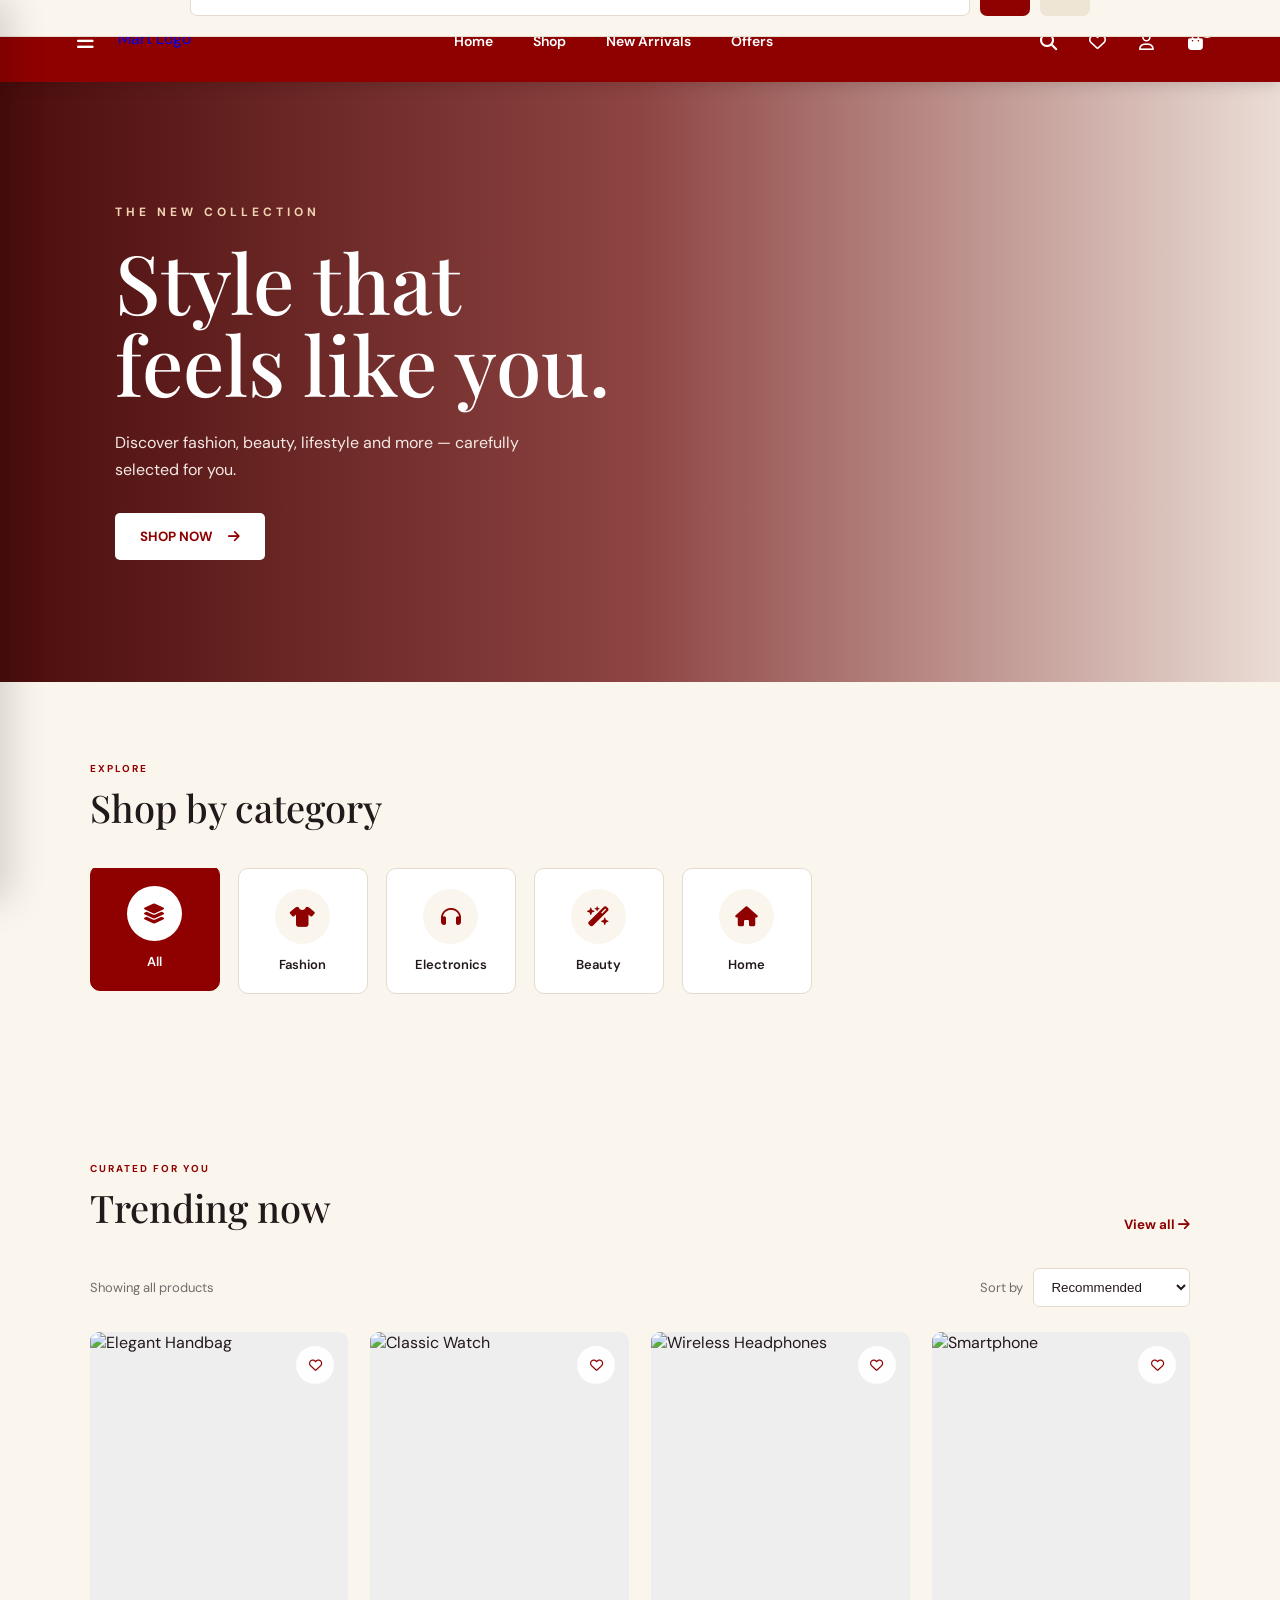
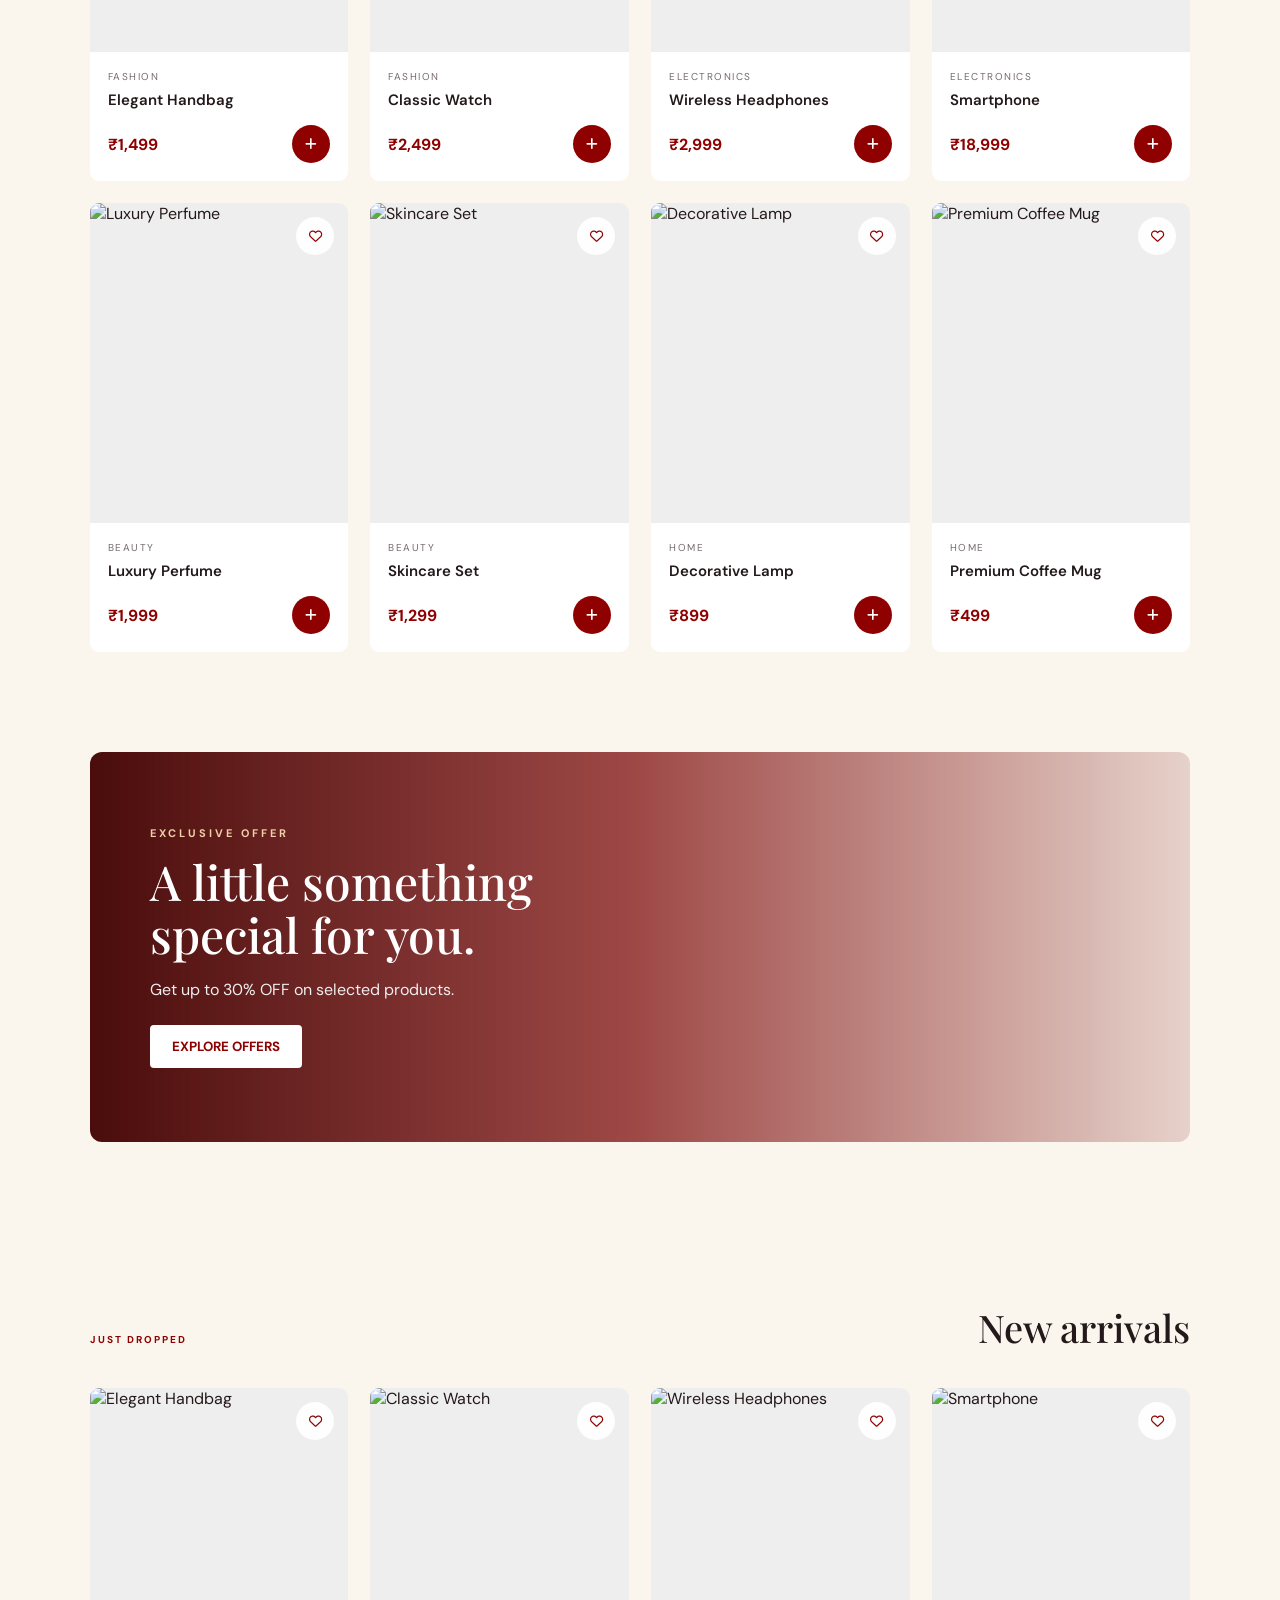
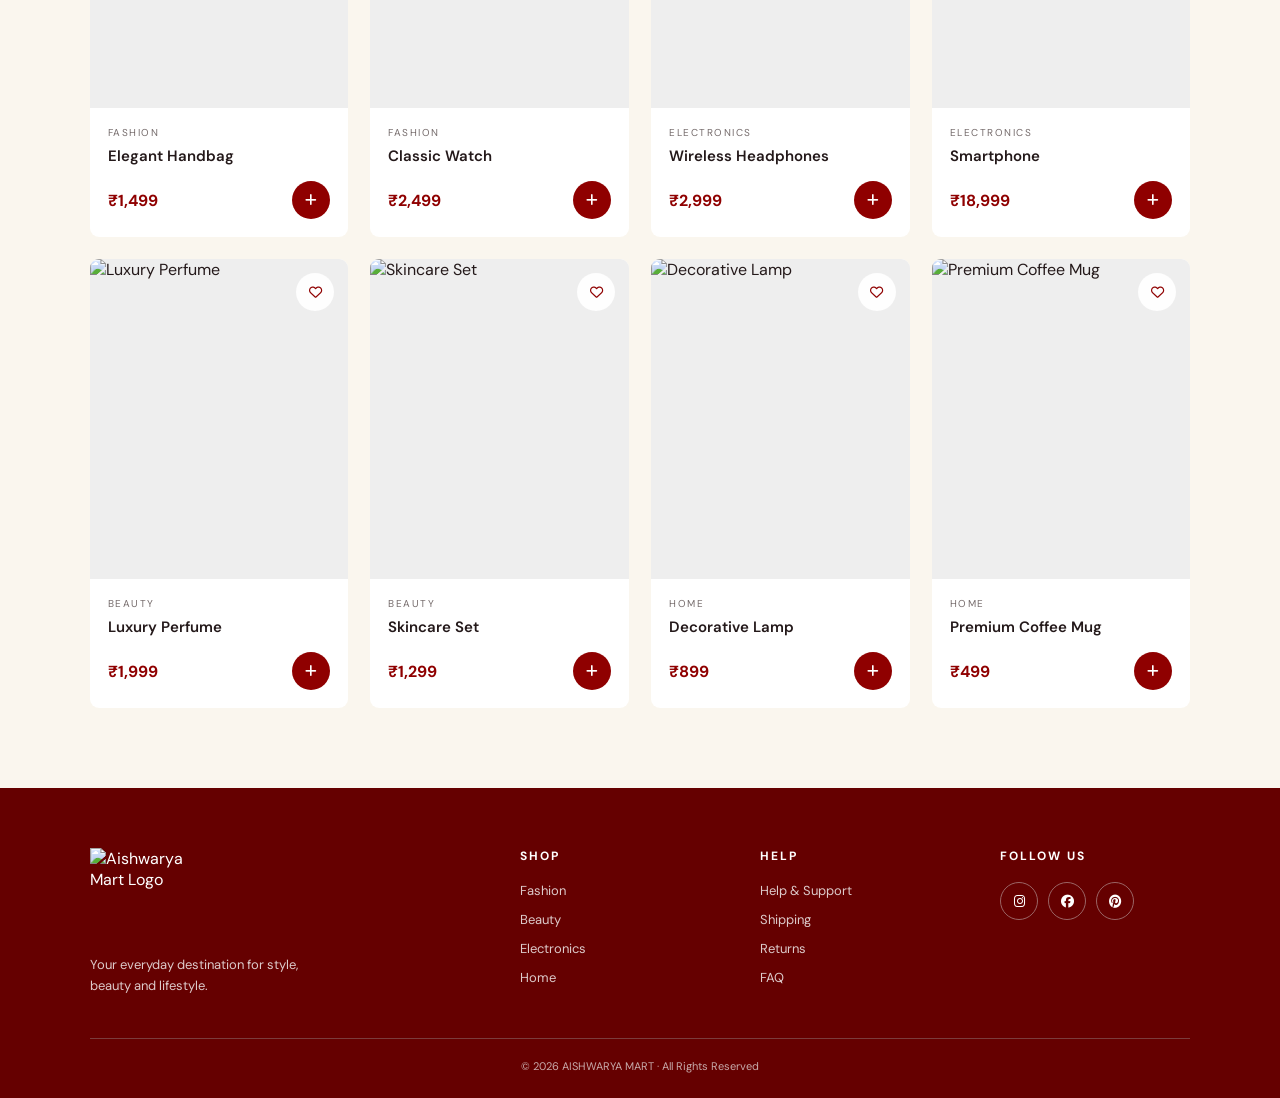
==== src/main/webapp/index.html @ 52978434 "ui: add marketplace web interface" ====
<!DOCTYPE html>

<html lang="en">

<head>
    <meta charset="UTF-8">
    <meta name="viewport" content="width=device-width, initial-scale=1.0">
    <title>AISHWARYA MART</title>


<link rel="stylesheet"
      href="https://cdnjs.cloudflare.com/ajax/libs/font-awesome/6.5.2/css/all.min.css">

<style>
    @import url('https://fonts.googleapis.com/css2?family=DM+Sans:wght@400;500;600;700&family=Playfair+Display:wght@500;600&display=swap');

    :root {
        --burgundy: #8f0000;
        --dark-burgundy: #650000;
        --light-burgundy: #aa2424;
        --cream: #faf6ee;
        --cream-dark: #eee5d5;
        --white: #ffffff;
        --text: #24191a;
        --muted: #756b6b;
        --border: #e4dbce;
    }

    * {
        margin: 0;
        padding: 0;
        box-sizing: border-box;
    }

    html {
        scroll-behavior: smooth;
    }

    body {
        background: var(--cream);
        color: var(--text);
        font-family: "DM Sans", sans-serif;
    }

    button {
        font-family: inherit;
    }

    /* =========================
       HEADER
    ========================= */

    .header {
        height: 82px;
        background: var(--burgundy);
        display: flex;
        align-items: center;
        justify-content: space-between;
        padding: 0 5%;
        position: sticky;
        top: 0;
        z-index: 100;
        box-shadow: 0 2px 15px rgba(0, 0, 0, .15);
    }

    .header-left {
        display: flex;
        align-items: center;
        gap: 12px;
    }

    .menu-button {
        width: 42px;
        height: 42px;
        border: none;
        background: transparent;
        color: white;
        border-radius: 50%;
        cursor: pointer;
        font-size: 19px;
        transition: .25s;
    }

    .menu-button:hover {
        background: rgba(255, 255, 255, .15);
    }

    .logo-link {
        width: 82px;
        height: 76px;
        display: flex;
        align-items: center;
        justify-content: center;
        text-decoration: none;
        overflow: hidden;
    }

    .logo {
        width: 100px;
        height: 100px;
        object-fit: contain;
        display: block;
    }

    .desktop-nav {
        display: flex;
        align-items: center;
        gap: 40px;
    }

    .desktop-nav a {
        color: white;
        text-decoration: none;
        font-size: 14px;
        font-weight: 600;
        transition: .25s;
    }

    .desktop-nav a:hover {
        color: #f0d8b7;
    }

    .header-actions {
        display: flex;
        gap: 7px;
        align-items: center;
    }

    .header-action {
        width: 42px;
        height: 42px;
        border: none;
        background: transparent;
        color: white;
        border-radius: 50%;
        cursor: pointer;
        font-size: 17px;
        position: relative;
        transition: .25s;
        display: flex;
        align-items: center;
        justify-content: center;
        text-decoration: none;
    }

    .header-action:hover {
        background: rgba(255, 255, 255, .15);
    }

    .cart-button span {
        position: absolute;
        right: 0;
        top: 0;
        width: 18px;
        height: 18px;
        background: white;
        color: var(--burgundy);
        border-radius: 50%;
        font-size: 10px;
        display: flex;
        align-items: center;
        justify-content: center;
        font-weight: bold;
    }

    /* =========================
       ACCOUNT DROPDOWN
    ========================= */

    .account-dropdown {
        position: fixed;
        top: 72px;
        right: 5%;
        width: 270px;
        background: white;
        border: 1px solid var(--border);
        border-radius: 10px;
        box-shadow: 0 15px 40px rgba(50, 0, 0, .18);
        overflow: hidden;
        z-index: 180;
        display: none;
    }

    .account-dropdown.active {
        display: block;
    }

    .account-header {
        padding: 18px;
        display: flex;
        align-items: center;
        gap: 12px;
        background: var(--cream);
        border-bottom: 1px solid var(--border);
    }

    .account-avatar {
        width: 42px;
        height: 42px;
        border-radius: 50%;
        background: var(--burgundy);
        color: white;
        display: flex;
        align-items: center;
        justify-content: center;
    }

    .account-header strong {
        display: block;
        font-size: 14px;
    }

    .account-header span {
        display: block;
        color: var(--muted);
        font-size: 11px;
        margin-top: 3px;
    }

    .account-links a {
        display: flex;
        align-items: center;
        gap: 12px;
        padding: 13px 18px;
        color: var(--text);
        text-decoration: none;
        font-size: 13px;
        transition: .2s;
    }

    .account-links a:hover {
        background: var(--cream);
        color: var(--burgundy);
    }

    .account-links i {
        width: 18px;
        color: var(--burgundy);
    }

    .account-footer {
        padding: 14px 18px;
        border-top: 1px solid var(--border);
    }

    .account-footer a {
        display: block;
        text-align: center;
        background: var(--burgundy);
        color: white;
        text-decoration: none;
        padding: 11px;
        border-radius: 5px;
        font-size: 12px;
        font-weight: bold;
    }

    /* =========================
       SIDE MENU
    ========================= */

    .menu-overlay {
        position: fixed;
        inset: 0;
        background: rgba(0, 0, 0, .45);
        z-index: 190;
        opacity: 0;
        pointer-events: none;
        transition: .3s;
    }

    .menu-overlay.active {
        opacity: 1;
        pointer-events: auto;
    }

    .side-menu {
        position: fixed;
        left: 0;
        top: 0;
        width: min(340px, 88%);
        height: 100vh;
        background: var(--cream);
        z-index: 191;
        transform: translateX(-100%);
        transition: .35s;
        box-shadow: 10px 0 35px rgba(0, 0, 0, .15);
    }

    .side-menu.active {
        transform: translateX(0);
    }

    .side-menu-header {
        height: 82px;
        background: var(--burgundy);
        color: white;
        display: flex;
        align-items: center;
        justify-content: space-between;
        padding: 0 20px;
    }

    .side-menu-brand {
        display: flex;
        align-items: center;
        gap: 10px;
        font-weight: bold;
        font-size: 14px;
    }

    .side-menu-brand img {
        width: 48px;
        height: 48px;
        object-fit: contain;
    }

    .close-menu {
        width: 38px;
        height: 38px;
        border: none;
        background: rgba(255, 255, 255, .12);
        color: white;
        border-radius: 50%;
        cursor: pointer;
        font-size: 17px;
    }

    .side-menu-links {
        padding: 18px 0;
    }

    .side-menu-links a {
        display: flex;
        align-items: center;
        gap: 15px;
        padding: 15px 25px;
        color: var(--text);
        text-decoration: none;
        font-size: 14px;
        transition: .2s;
    }

    .side-menu-links a:hover {
        background: var(--cream-dark);
        color: var(--burgundy);
    }

    .side-menu-links i {
        width: 20px;
        color: var(--burgundy);
    }

    /* =========================
       SEARCH
    ========================= */

    .search-panel {
        position: fixed;
        top: 82px;
        left: 0;
        right: 0;
        background: var(--cream);
        padding: 20px 6%;
        z-index: 170;
        transform: translateY(-150%);
        transition: .3s;
        border-bottom: 1px solid var(--border);
    }

    .search-panel.active {
        transform: translateY(0);
    }

    .search-inner {
        max-width: 900px;
        margin: auto;
        display: flex;
        gap: 10px;
    }

    .search-inner input {
        flex: 1;
        padding: 15px 18px;
        border: 1px solid var(--border);
        border-radius: 7px;
        outline: none;
        font-size: 15px;
        background: white;
    }

    .search-inner button {
        width: 50px;
        border: none;
        border-radius: 7px;
        background: var(--burgundy);
        color: white;
        cursor: pointer;
    }

    .search-inner .close-search {
        background: var(--cream-dark);
        color: var(--text);
    }

    /* =========================
       HERO
    ========================= */

    .hero {
        min-height: 600px;
        display: flex;
        align-items: center;
        padding: 70px 9%;
        color: white;
        background:
            linear-gradient(90deg, rgba(65, 0, 0, .95), rgba(100, 0, 0, .72), rgba(100, 0, 0, .10)),
            url("https://images.unsplash.com/photo-1445205170230-053b83016050")
            center / cover;
    }

    .hero-content {
        max-width: 570px;
    }

    .hero-small {
        color: #efd5b2;
        letter-spacing: 4px;
        font-size: 12px;
        font-weight: bold;
        margin-bottom: 20px;
    }

    .hero h1 {
        font-family: "Playfair Display", serif;
        font-size: clamp(48px, 7vw, 82px);
        line-height: 1;
        font-weight: 500;
        margin-bottom: 25px;
    }

    .hero-description {
        max-width: 450px;
        line-height: 1.7;
        color: #f4e9e5;
        margin-bottom: 30px;
    }

    .primary-button {
        display: flex;
        align-items: center;
        gap: 15px;
        border: none;
        background: white;
        color: var(--burgundy);
        padding: 15px 25px;
        font-weight: bold;
        cursor: pointer;
        border-radius: 5px;
        transition: .3s;
    }

    .primary-button:hover {
        transform: translateY(-3px);
    }

    /* =========================
       SECTIONS
    ========================= */

    .categories-section,
    .shop-section,
    .new-section {
        padding: 80px 7%;
        scroll-margin-top: 82px;
    }

    .section-heading,
    .shop-header {
        display: flex;
        justify-content: space-between;
        align-items: end;
        margin-bottom: 35px;
    }

    .eyebrow {
        color: var(--burgundy);
        letter-spacing: 2px;
        font-size: 10px;
        font-weight: bold;
        margin-bottom: 7px;
    }

    h2 {
        font-family: "Playfair Display", serif;
        font-size: 38px;
        font-weight: 500;
    }

    /* =========================
       CATEGORIES
    ========================= */

    .categories {
        display: flex;
        gap: 18px;
        overflow-x: auto;
        padding-bottom: 8px;
    }

    .category {
        min-width: 130px;
        padding: 20px 15px;
        background: white;
        border: 1px solid var(--border);
        border-radius: 10px;
        cursor: pointer;
        color: var(--text);
        transition: .25s;
    }

    .category-icon {
        width: 55px;
        height: 55px;
        margin: auto auto 12px;
        border-radius: 50%;
        background: var(--cream);
        color: var(--burgundy);
        display: flex;
        align-items: center;
        justify-content: center;
        font-size: 20px;
    }

    .category span {
        font-size: 13px;
        font-weight: 600;
    }

    .category:hover,
    .category.active {
        background: var(--burgundy);
        color: white;
        border-color: var(--burgundy);
        transform: translateY(-3px);
    }

    .category.active .category-icon {
        background: white;
        color: var(--burgundy);
    }

    /* =========================
       PRODUCT CONTROLS
    ========================= */

    .product-controls {
        display: flex;
        justify-content: space-between;
        align-items: center;
        margin-bottom: 25px;
        gap: 20px;
    }

    .product-result-label {
        color: var(--muted);
        font-size: 13px;
    }

    .sort-control {
        display: flex;
        align-items: center;
        gap: 10px;
    }

    .sort-control span {
        font-size: 13px;
        color: var(--muted);
    }

    .sort-control select {
        padding: 10px 13px;
        border: 1px solid var(--border);
        border-radius: 6px;
        background: white;
        color: var(--text);
        outline: none;
        cursor: pointer;
    }

    /* =========================
       PRODUCTS
    ========================= */

    .products {
        display: grid;
        grid-template-columns: repeat(4, 1fr);
        gap: 22px;
    }

    .product-card {
        background: white;
        border-radius: 9px;
        overflow: hidden;
        transition: .3s;
        position: relative;
    }

    .product-card:hover {
        transform: translateY(-6px);
        box-shadow: 0 15px 35px rgba(50, 0, 0, .10);
    }

    .product-image-container {
        height: 320px;
        overflow: hidden;
        position: relative;
        background: #eee;
    }

    .product-image {
        width: 100%;
        height: 100%;
        object-fit: cover;
        transition: .5s;
    }

    .product-card:hover .product-image {
        transform: scale(1.05);
    }

    .wishlist-button {
        position: absolute;
        right: 14px;
        top: 14px;
        width: 38px;
        height: 38px;
        border: none;
        border-radius: 50%;
        background: rgba(255, 255, 255, .92);
        color: var(--burgundy);
        cursor: pointer;
        z-index: 2;
    }

    .product-info {
        padding: 18px;
    }

    .product-category {
        color: var(--muted);
        font-size: 10px;
        letter-spacing: 1.5px;
        text-transform: uppercase;
    }

    .product-name {
        font-size: 15px;
        margin: 7px 0;
        font-weight: 600;
    }

    .product-bottom {
        display: flex;
        align-items: center;
        justify-content: space-between;
        margin-top: 15px;
    }

    .product-price {
        color: var(--burgundy);
        font-size: 16px;
        font-weight: bold;
    }

    .add-button {
        width: 38px;
        height: 38px;
        border: none;
        border-radius: 50%;
        background: var(--burgundy);
        color: white;
        cursor: pointer;
        transition: .2s;
    }

    .add-button:hover {
        background: var(--dark-burgundy);
        transform: scale(1.08);
    }

    .view-all {
        border: none;
        background: transparent;
        color: var(--burgundy);
        font-weight: bold;
        cursor: pointer;
    }

    /* =========================
       PROMO
    ========================= */

    .promo {
        margin: 20px 7% 80px;
        min-height: 390px;
        border-radius: 12px;
        display: flex;
        align-items: center;
        padding: 60px;
        color: white;
        background:
            linear-gradient(90deg, rgba(65, 0, 0, .95), rgba(120, 0, 0, .70), rgba(120, 0, 0, .15)),
            url("https://images.unsplash.com/photo-1496747611176-843222e1e57c")
            center / cover;
        scroll-margin-top: 82px;
    }

    .promo-content p {
        color: #efd0a8;
        letter-spacing: 3px;
        font-size: 11px;
        font-weight: bold;
        margin-bottom: 15px;
    }

    .promo h2 {
        font-size: 48px;
        line-height: 1.1;
        margin-bottom: 18px;
    }

    .promo span {
        display: block;
        margin-bottom: 25px;
        color: #eee;
    }

    .promo button {
        padding: 13px 22px;
        border: none;
        background: white;
        color: var(--burgundy);
        font-weight: bold;
        cursor: pointer;
        border-radius: 4px;
    }

    /* =========================
       CART DRAWER
    ========================= */

    .overlay {
        position: fixed;
        inset: 0;
        background: rgba(0, 0, 0, .5);
        z-index: 200;
        opacity: 0;
        pointer-events: none;
        transition: .3s;
    }

    .overlay.active {
        opacity: 1;
        pointer-events: auto;
    }

    .cart-drawer {
        position: fixed;
        right: 0;
        top: 0;
        width: min(430px, 100%);
        height: 100vh;
        background: var(--cream);
        z-index: 201;
        transform: translateX(100%);
        transition: .35s;
        display: flex;
        flex-direction: column;
    }

    .cart-drawer.active {
        transform: translateX(0);
    }

    .cart-header {
        padding: 30px;
        display: flex;
        justify-content: space-between;
        border-bottom: 1px solid var(--border);
    }

    .cart-header h2 {
        font-size: 28px;
    }

    .close-button {
        width: 38px;
        height: 38px;
        border: none;
        background: var(--cream-dark);
        border-radius: 50%;
        cursor: pointer;
    }

    .cart-items {
        flex: 1;
        overflow-y: auto;
        padding: 20px 30px;
    }

    .cart-item {
        display: flex;
        gap: 13px;
        padding: 15px 0;
        border-bottom: 1px solid var(--border);
    }

    .cart-item img {
        width: 75px;
        height: 90px;
        object-fit: cover;
        border-radius: 5px;
    }

    .cart-item-info {
        flex: 1;
    }

    .cart-item-info h4 {
        font-size: 14px;
        margin-bottom: 7px;
    }

    .cart-price {
        color: var(--burgundy);
        font-weight: bold;
    }

    .quantity {
        display: flex;
        align-items: center;
        gap: 10px;
        margin-top: 12px;
    }

    .quantity button {
        width: 25px;
        height: 25px;
        border: 1px solid var(--border);
        background: white;
        cursor: pointer;
        border-radius: 4px;
    }

    .remove-item {
        border: none !important;
        background: transparent !important;
        color: var(--muted);
        cursor: pointer;
        width: auto !important;
    }

    .cart-footer {
        padding: 25px 30px;
        border-top: 1px solid var(--border);
    }

    .total-row {
        display: flex;
        justify-content: space-between;
        font-size: 18px;
        margin-bottom: 20px;
    }

    .total-row strong {
        color: var(--burgundy);
    }

    .checkout-button {
        width: 100%;
        padding: 16px;
        border: none;
        background: var(--burgundy);
        color: white;
        font-weight: bold;
        cursor: pointer;
        border-radius: 5px;
    }

    .secure-text {
        text-align: center;
        color: var(--muted);
        font-size: 11px;
        margin-top: 12px;
    }

    /* =========================
       FOOTER
    ========================= */

    footer {
        background: var(--dark-burgundy);
        color: white;
        padding: 60px 7% 25px;
    }

    .footer-top {
        display: grid;
        grid-template-columns: 2fr 1fr 1fr 1fr;
        gap: 50px;
        padding-bottom: 40px;
    }

    .footer-brand img {
        width: 95px;
        height: 95px;
        object-fit: contain;
        display: block;
        margin-bottom: 12px;
    }

    .footer-brand p {
        max-width: 250px;
        color: #ddcaca;
        line-height: 1.6;
        font-size: 13px;
    }

    footer h4 {
        font-size: 12px;
        letter-spacing: 2px;
        margin-bottom: 18px;
    }

    footer a {
        color: #ddcaca;
        text-decoration: none;
        display: block;
        font-size: 13px;
        margin-bottom: 12px;
    }

    .socials {
        display: flex;
        gap: 10px;
    }

    .socials a {
        width: 38px;
        height: 38px;
        border: 1px solid #9b6565;
        border-radius: 50%;
        display: flex;
        align-items: center;
        justify-content: center;
        color: white;
    }

    .footer-bottom {
        border-top: 1px solid #7b3c3c;
        padding-top: 20px;
        text-align: center;
        color: #c7aaaa;
        font-size: 11px;
    }

    /* =========================
       MOBILE NAV
    ========================= */

    .mobile-nav {
        display: none;
    }

    /* =========================
       RESPONSIVE
    ========================= */

    @media(max-width:1000px) {
        .products {
            grid-template-columns: repeat(3, 1fr);
        }

        .desktop-nav {
            gap: 20px;
        }
    }

    @media(max-width:750px) {

        .header {
            height: 70px;
            padding: 0 15px;
        }

        .header-left {
            gap: 5px;
        }

        .logo-link {
            width: 65px;
            height: 65px;
        }

        .logo {
            width: 63px;
            height: 63px;
        }

        .desktop-nav {
            display: none;
        }

        .header-action,
        .menu-button {
            width: 38px;
            height: 38px;
        }

        .header-actions {
            gap: 2px;
        }

        .search-panel {
            top: 70px;
        }

        .account-dropdown {
            top: 65px;
            right: 15px;
            width: 250px;
        }

        .hero {
            min-height: 560px;
            padding: 50px 25px;
            background-position: 65% center;
        }

        .hero h1 {
            font-size: 52px;
        }

        .categories-section,
        .shop-section,
        .new-section {
            padding: 55px 18px;
        }

        .section-heading,
        .shop-header {
            align-items: flex-start;
        }

        .products {
            grid-template-columns: repeat(2, 1fr);
            gap: 12px;
        }

        .product-image-container {
            height: 220px;
        }

        .product-info {
            padding: 13px;
        }

        .product-name {
            font-size: 13px;
        }

        .product-price {
            font-size: 14px;
        }

        .add-button {
            width: 33px;
            height: 33px;
        }

        .product-controls {
            align-items: flex-start;
            flex-direction: column;
            gap: 12px;
        }

        .sort-control {
            width: 100%;
            justify-content: space-between;
        }

        .sort-control select {
            flex: 1;
            max-width: 210px;
        }

        .promo {
            margin: 10px 18px 60px;
            min-height: 430px;
            padding: 30px;
            align-items: end;
        }

        .promo h2 {
            font-size: 38px;
        }

        .footer-top {
            grid-template-columns: 1fr 1fr;
            gap: 35px;
        }

        .mobile-nav {
            display: flex;
            position: fixed;
            bottom: 0;
            left: 0;
            right: 0;
            height: 65px;
            background: rgba(255, 255, 255, .97);
            border-top: 1px solid var(--border);
            z-index: 150;
            justify-content: space-around;
        }

        .mobile-nav button {
            border: none;
            background: transparent;
            color: var(--muted);
            font-size: 10px;
            display: flex;
            flex-direction: column;
            gap: 5px;
            align-items: center;
            justify-content: center;
        }

        .mobile-nav i {
            font-size: 17px;
        }

        .mobile-nav button:hover {
            color: var(--burgundy);
        }
    }

    @media(max-width:450px) {

        .products {
            grid-template-columns: repeat(2, 1fr);
        }

        .product-image-container {
            height: 195px;
        }

        .hero h1 {
            font-size: 45px;
        }

        .header-actions {
            gap: 0;
        }

        .header-action,
        .menu-button {
            width: 35px;
            height: 35px;
        }
    }
</style>


</head>

<body>

<!-- =========================
     HEADER
========================= -->

<header class="header">


<div class="header-left">

    <button class="menu-button"
            onclick="openMenu()"
            aria-label="Open menu">
        <i class="fa-solid fa-bars"></i>
    </button>

    <a href="#home" class="logo-link">
        <img src="https://i.postimg.cc/KYvtyfcX/Whats-App-Image-2026-09-15-at-2-03-03-PM.jpg"
             class="logo"
             alt="Aishwarya Mart Logo">
    </a>

</div>

<nav class="desktop-nav">
    <a href="#home">Home</a>
    <a href="#shop">Shop</a>
    <a href="#new">New Arrivals</a>
    <a href="#offers">Offers</a>
</nav>

<div class="header-actions">

    <button class="header-action"
            onclick="openSearch()"
            aria-label="Search">
        <i class="fa-solid fa-magnifying-glass"></i>
    </button>

    <button class="header-action"
            onclick="showWishlist()"
            aria-label="Wishlist">
        <i class="fa-regular fa-heart"></i>
    </button>

    <button class="header-action"
            onclick="toggleAccount()"
            aria-label="Account">
        <i class="fa-regular fa-user"></i>
    </button>

    <button class="header-action cart-button"
            onclick="openCart()"
            aria-label="Cart">
        <i class="fa-solid fa-bag-shopping"></i>
        <span id="cartCount">0</span>
    </button>

</div>


</header>

<!-- =========================
     ACCOUNT DROPDOWN
========================= -->

<div class="account-dropdown" id="accountDropdown">


<div class="account-header">

    <div class="account-avatar">
        <i class="fa-regular fa-user"></i>
    </div>

    <div>
        <strong>My Account</strong>
        <span>Login to view your account</span>
    </div>

</div>

<div class="account-links">

    <a href="account.html">
        <i class="fa-regular fa-user"></i>
        <span>My Account</span>
    </a>

    <a href="orders.html">
        <i class="fa-solid fa-box"></i>
        <span>My Orders</span>
    </a>

    <a href="wishlist.html">
        <i class="fa-regular fa-heart"></i>
        <span>My Wishlist</span>
    </a>

    <a href="cart.html">
        <i class="fa-solid fa-bag-shopping"></i>
        <span>My Cart</span>
    </a>

    <a href="seller.html">
        <i class="fa-solid fa-store"></i>
        <span>Sell on Aishwarya Mart</span>
    </a>

</div>

<div class="account-footer">
    <a href="login.html">Login / Register</a>
</div>


</div>

<!-- =========================
     SIDE MENU
========================= -->

<div class="menu-overlay"
     id="menuOverlay"
     onclick="closeMenu()">
</div>

<aside class="side-menu" id="sideMenu">


<div class="side-menu-header">

    <div class="side-menu-brand">

        <img src="https://i.postimg.cc/KYvtyfcX/Whats-App-Image-2026-09-15-at-2-03-03-PM.jpg"
             alt="Aishwarya Mart Logo">

        <span>AISHWARYA MART</span>

    </div>

    <button class="close-menu"
            onclick="closeMenu()">
        <i class="fa-solid fa-xmark"></i>
    </button>

</div>

<div class="side-menu-links">

    <a href="#home" onclick="closeMenu()">
        <i class="fa-solid fa-house"></i>
        <span>Home</span>
    </a>

    <a href="#categories"
       onclick="closeMenu()">
        <i class="fa-solid fa-layer-group"></i>
        <span>Categories</span>
    </a>

    <a href="#shop"
       onclick="closeMenu()">
        <i class="fa-solid fa-star"></i>
        <span>Shop</span>
    </a>

    <a href="#offers"
       onclick="closeMenu()">
        <i class="fa-solid fa-percent"></i>
        <span>Offers</span>
    </a>

    <a href="#new"
       onclick="closeMenu()">
        <i class="fa-solid fa-sparkles"></i>
        <span>New Arrivals</span>
    </a>

    <a href="seller.html">
        <i class="fa-solid fa-store"></i>
        <span>Sell on Aishwarya Mart</span>
    </a>

    <a href="help.html">
        <i class="fa-regular fa-circle-question"></i>
        <span>Help & Support</span>
    </a>

</div>


</aside>

<!-- =========================
     SEARCH PANEL
========================= -->

<div id="searchPanel" class="search-panel">


<div class="search-inner">

    <input type="text"
           id="searchInput"
           placeholder="Search for products..."
           onkeydown="if(event.key === 'Enter') searchProducts()">

    <button onclick="searchProducts()">
        <i class="fa-solid fa-magnifying-glass"></i>
    </button>

    <button onclick="closeSearch()"
            class="close-search">
        <i class="fa-solid fa-xmark"></i>
    </button>

</div>


</div>

<!-- =========================
     HERO
========================= -->

<section class="hero" id="home">


<div class="hero-content">

    <p class="hero-small">
        THE NEW COLLECTION
    </p>

    <h1>
        Style that<br>
        feels like you.
    </h1>

    <p class="hero-description">
        Discover fashion, beauty, lifestyle and more — carefully selected for you.
    </p>

    <button class="primary-button"
            onclick="scrollToShop()">
        SHOP NOW
        <i class="fa-solid fa-arrow-right"></i>
    </button>

</div>


</section>

<!-- =========================
     CATEGORIES
========================= -->

<section class="categories-section"
         id="categories">


<div class="section-heading">

    <div>

        <p class="eyebrow">
            EXPLORE
        </p>

        <h2>
            Shop by category
        </h2>

    </div>

</div>

<div class="categories">

    <button onclick="filterProducts('All', this)"
            class="category active">

        <div class="category-icon">
            <i class="fa-solid fa-layer-group"></i>
        </div>

        <span>All</span>

    </button>

    <button onclick="filterProducts('Fashion', this)"
            class="category">

        <div class="category-icon">
            <i class="fa-solid fa-shirt"></i>
        </div>

        <span>Fashion</span>

    </button>

    <button onclick="filterProducts('Electronics', this)"
            class="category">

        <div class="category-icon">
            <i class="fa-solid fa-headphones"></i>
        </div>

        <span>Electronics</span>

    </button>

    <button onclick="filterProducts('Beauty', this)"
            class="category">

        <div class="category-icon">
            <i class="fa-solid fa-wand-magic-sparkles"></i>
        </div>

        <span>Beauty</span>

    </button>

    <button onclick="filterProducts('Home', this)"
            class="category">

        <div class="category-icon">
            <i class="fa-solid fa-house"></i>
        </div>

        <span>Home</span>

    </button>

</div>


</section>

<!-- =========================
     SHOP
========================= -->

<section class="shop-section"
         id="shop">


<div class="shop-header">

    <div>

        <p class="eyebrow">
            CURATED FOR YOU
        </p>

        <h2 id="productSectionTitle">
            Trending now
        </h2>

    </div>

    <button class="view-all"
            onclick="filterProducts('All')">
        View all
        <i class="fa-solid fa-arrow-right"></i>
    </button>

</div>

<div class="product-controls">

    <div class="product-result-label"
         id="productResultLabel">
        Showing all products
    </div>

    <label class="sort-control">

        <span>Sort by</span>

        <select id="sortSelect"
                onchange="sortProducts()">

            <option value="recommended">
                Recommended
            </option>

            <option value="newest">
                Newest
            </option>

            <option value="price-low">
                Price: Low to High
            </option>

            <option value="price-high">
                Price: High to Low
            </option>

            <option value="name">
                Name: A to Z
            </option>

        </select>

    </label>

</div>

<div id="products"
     class="products">
</div>


</section>

<!-- =========================
     PROMO
========================= -->

<section class="promo"
         id="offers">


<div class="promo-content">

    <p>
        EXCLUSIVE OFFER
    </p>

    <h2>
        A little something<br>
        special for you.
    </h2>

    <span>
        Get up to 30% OFF on selected products.
    </span>

    <button onclick="scrollToShop()">
        EXPLORE OFFERS
    </button>

</div>


</section>

<!-- =========================
     NEW ARRIVALS
========================= -->

<section class="new-section"
         id="new">


<div class="shop-header"

    <div>

        <p class="eyebrow">
            JUST DROPPED
        </p>

        <h2>
            New arrivals
        </h2>

    </div>

</div>

<div id="newProducts"
     class="products">
</div>


</section>

<!-- =========================
     CART DRAWER
========================= -->

<div id="cartOverlay"
     class="overlay"
     onclick="closeCart()">
</div>

<aside id="cartDrawer"
       class="cart-drawer">

<div class="cart-header">

    <div>

        <p class="eyebrow">
            YOUR BAG
        </p>

        <h2>
            Shopping Bag
        </h2>

    </div>

    <button onclick="closeCart()"
            class="close-button">

        <i class="fa-solid fa-xmark"></i>

    </button>

</div>

<div id="cartItems"
     class="cart-items">
</div>

<div class="cart-footer">

    <div class="total-row">

        <span>Total</span>

        <strong>
            ₹<span id="cartTotal">0</span>
        </strong>

    </div>

    <button class="checkout-button"
            onclick="checkout()">

        CHECKOUT
        <i class="fa-solid fa-arrow-right"></i>

    </button>

    <p class="secure-text">
        <i class="fa-solid fa-lock"></i>
        Secure checkout
    </p>

</div>


</aside>

<!-- =========================
     FOOTER
========================= -->

<footer>


<div class="footer-top">

    <div class="footer-brand">

        <img src="https://i.postimg.cc/KYvtyfcX/Whats-App-Image-2026-09-15-at-2-03-03-PM.jpg"
             alt="Aishwarya Mart Logo">

        <p>
            Your everyday destination for style, beauty and lifestyle.
        </p>

    </div>

    <div>

        <h4>SHOP</h4>

        <a href="#categories"
           onclick="filterProducts('Fashion')">
            Fashion
        </a>

        <a href="#categories"
           onclick="filterProducts('Beauty')">
            Beauty
        </a>

        <a href="#categories"
           onclick="filterProducts('Electronics')">
            Electronics
        </a>

        <a href="#categories"
           onclick="filterProducts('Home')">
            Home
        </a>

    </div>

    <div>

        <h4>HELP</h4>

        <a href="help.html">
            Help & Support
        </a>

        <a href="help.html">
            Shipping
        </a>

        <a href="help.html">
            Returns
        </a>

        <a href="help.html">
            FAQ
        </a>

    </div>

    <div>

        <h4>FOLLOW US</h4>

        <div class="socials">

            <a href="#">
                <i class="fa-brands fa-instagram"></i>
            </a>

            <a href="#">
                <i class="fa-brands fa-facebook"></i>
            </a>

            <a href="#">
                <i class="fa-brands fa-pinterest"></i>
            </a>

        </div>

    </div>

</div>

<div class="footer-bottom">
    © 2026 AISHWARYA MART · All Rights Reserved
</div>


</footer>

<!-- =========================
     MOBILE NAV
========================= -->

<div class="mobile-nav">


<button onclick="window.scrollTo({top:0, behavior:'smooth'})">

    <i class="fa-solid fa-house"></i>
    <span>Home</span>

</button>

<button onclick="scrollToCategories()">

    <i class="fa-solid fa-layer-group"></i>
    <span>Categories</span>

</button>

<button onclick="showWishlist()">

    <i class="fa-regular fa-heart"></i>
    <span>Wishlist</span>

</button>

<button onclick="openCart()">

    <i class="fa-solid fa-bag-shopping"></i>
    <span>Bag</span>

</button>


</div>

<script>

    /* ================================
       PRODUCT API
    ================================ */

    const API_URL = "/aishwarya_mart/products";

    let products = [];
    let cart = [];
    let wishlist = [];
    let currentCategory = "All";


    /* ================================
       LOAD PRODUCTS
    ================================ */

    async function loadProducts() {

        try {

            const response = await fetch(API_URL);

            if (!response.ok) {
                throw new Error("Backend unavailable");
            }

            const data = await response.json();

            products = data.map(product => ({
                ...product,
                image: product.imageUrl
            }));

            renderProducts(products);

        } catch (error) {

            console.error("Could not load products:", error);

            products = [

                {
                    id: 1,
                    name: "Elegant Handbag",
                    category: "Fashion",
                    price: 1499,
                    image: "https://images.unsplash.com/photo-1584917865442-de89df76afd3"
                },

                {
                    id: 2,
                    name: "Classic Watch",
                    category: "Fashion",
                    price: 2499,
                    image: "https://images.unsplash.com/photo-1524805444758-089113d48a6d"
                },

                {
                    id: 3,
                    name: "Wireless Headphones",
                    category: "Electronics",
                    price: 2999,
                    image: "https://images.unsplash.com/photo-1505740420928-5e560c06d30e"
                },

                {
                    id: 4,
                    name: "Smartphone",
                    category: "Electronics",
                    price: 18999,
                    image: "https://images.unsplash.com/photo-1511707171634-5f897ff02aa9"
                },

                {
                    id: 5,
                    name: "Luxury Perfume",
                    category: "Beauty",
                    price: 1999,
                    image: "https://images.unsplash.com/photo-1541643600914-78b084683601"
                },

                {
                    id: 6,
                    name: "Skincare Set",
                    category: "Beauty",
                    price: 1299,
                    image: "https://images.unsplash.com/photo-1556228578-8c89e6adf883"
                },

                {
                    id: 7,
                    name: "Decorative Lamp",
                    category: "Home",
                    price: 899,
                    image: "https://images.unsplash.com/photo-1507473885765-e6ed057f782c"
                },

                {
                    id: 8,
                    name: "Premium Coffee Mug",
                    category: "Home",
                    price: 499,
                    image: "https://images.unsplash.com/photo-1514228742587-6b1558fcca3d"
                }

            ];

            renderProducts(products);
        }
    }


    /* ================================
       RENDER PRODUCTS
    ================================ */

    function renderProducts(items) {

        const container = document.getElementById("products");
        const newContainer = document.getElementById("newProducts");

        if (!items.length) {

            container.innerHTML = `
                <p style="
                    grid-column:1/-1;
                    text-align:center;
                    padding:50px;
                    color:#756b6b;
                ">
                    No products found.
                </p>
            `;

            if (newContainer) {
                newContainer.innerHTML = "";
            }

            return;
        }

        const html = items.map(product => `

            <div class="product-card">

                <div class="product-image-container">

                    <img
                        src="${product.image || ''}"
                        class="product-image"
                        alt="${product.name}"
                    >

                    <button
                        class="wishlist-button"
                        onclick="toggleWishlist(${product.id})"
                        aria-label="Add to wishlist"
                    >

                        <i class="${
                            wishlist.some(item => item.id === product.id)
                            ? 'fa-solid'
                            : 'fa-regular'
                        } fa-heart"></i>

                    </button>

                </div>

                <div class="product-info">

                    <p class="product-category">
                        ${product.category || ''}
                    </p>

                    <h3 class="product-name">
                        ${product.name || ''}
                    </h3>

                    <div class="product-bottom">

                        <p class="product-price">
                            ₹${Number(product.price || 0).toLocaleString("en-IN")}
                        </p>

                        <button
                            class="add-button"
                            onclick="addToCart(${product.id})"
                            aria-label="Add to cart"
                        >

                            <i class="fa-solid fa-plus"></i>

                        </button>

                    </div>

                </div>

            </div>

        `).join("");

        container.innerHTML = html;

        if (newContainer) {
            newContainer.innerHTML = html;
        }
    }


    /* ================================
       CATEGORY FILTER
    ================================ */

    function filterProducts(category, btnElement) {

        currentCategory = category;

        if (btnElement) {

            document
                .querySelectorAll(".category")
                .forEach(button =>
                    button.classList.remove("active")
                );

            btnElement.classList.add("active");
        } else {

            document
                .querySelectorAll(".category")
                .forEach(button => {

                    const text =
                        button.querySelector("span").textContent.trim();

                    button.classList.toggle(
                        "active",
                        text === category
                    );

                });
        }

        let filtered;

        if (category === "All") {

            filtered = [...products];

            document.getElementById("productSectionTitle").textContent =
                "Trending now";

            document.getElementById("productResultLabel").textContent =
                "Showing all products";

        } else {

            filtered = products.filter(
                product =>
                    String(product.category).toLowerCase() ===
                    category.toLowerCase()
            );

            document.getElementById("productSectionTitle").textContent =
                category;

            document.getElementById("productResultLabel").textContent =
                "Showing " + category + " products";
        }

        renderProducts(filtered);

        scrollToShop();
    }


    /* ================================
       SORT
    ================================ */

    function sortProducts() {

        const sortValue =
            document.getElementById("sortSelect").value;

        let sorted = [...products];

        if (currentCategory !== "All") {

            sorted = sorted.filter(
                product =>
                    String(product.category).toLowerCase() ===
                    currentCategory.toLowerCase()
            );
        }

        if (sortValue === "price-low") {

            sorted.sort(
                (a, b) =>
                    Number(a.price) - Number(b.price)
            );

        } else if (sortValue === "price-high") {

            sorted.sort(
                (a, b) =>
                    Number(b.price) - Number(a.price)
            );

        } else if (sortValue === "name") {

            sorted.sort(
                (a, b) =>
                    String(a.name).localeCompare(String(b.name))
            );

        } else if (sortValue === "newest") {

            sorted.sort(
                (a, b) =>
                    Number(b.id || 0) - Number(a.id || 0)
            );
        }

        renderProducts(sorted);
    }


    /* ================================
       SEARCH
    ================================ */

    function openSearch() {

        document
            .getElementById("searchPanel")
            .classList.add("active");

        document
            .getElementById("accountDropdown")
            .classList.remove("active");

        setTimeout(() => {

            document
                .getElementById("searchInput")
                .focus();

        }, 100);
    }


    function closeSearch() {

        document
            .getElementById("searchPanel")
            .classList.remove("active");
    }


    function searchProducts() {

        const searchText =
            document
                .getElementById("searchInput")
                .value
                .trim()
                .toLowerCase();

        if (!searchText) {

            currentCategory = "All";

            renderProducts(products);
            scrollToShop();

            return;
        }

        const results = products.filter(product =>

            String(product.name || "")
                .toLowerCase()
                .includes(searchText)

            ||

            String(product.category || "")
                .toLowerCase()
                .includes(searchText)

            ||

            String(product.description || "")
                .toLowerCase()
                .includes(searchText)

        );

        document.getElementById("productSectionTitle").textContent =
            "Search results";

        document.getElementById("productResultLabel").textContent =
            "Showing results for \"" + searchText + "\"";

        renderProducts(results);

        closeSearch();

        scrollToShop();
    }


    /* ================================
       ACCOUNT DROPDOWN
    ================================ */

    function toggleAccount() {

        document
            .getElementById("accountDropdown")
            .classList.toggle("active");

        closeSearch();
    }


    /* ================================
       SIDE MENU
    ================================ */

    function openMenu() {

        document
            .getElementById("sideMenu")
            .classList.add("active");

        document
            .getElementById("menuOverlay")
            .classList.add("active");

        document
            .getElementById("accountDropdown")
            .classList.remove("active");
    }


    function closeMenu() {

        document
            .getElementById("sideMenu")
            .classList.remove("active");

        document
            .getElementById("menuOverlay")
            .classList.remove("active");
    }


    /* ================================
       CART
    ================================ */

    function openCart() {

        document
            .getElementById("cartDrawer")
            .classList.add("active");

        document
            .getElementById("cartOverlay")
            .classList.add("active");

        document
            .getElementById("accountDropdown")
            .classList.remove("active");
    }


    function closeCart() {

        document
            .getElementById("cartDrawer")
            .classList.remove("active");

        document
            .getElementById("cartOverlay")
            .classList.remove("active");
    }


    function addToCart(id) {

        const product = products.find(
            product => product.id === id
        );

        if (!product) {
            return;
        }

        const existingItem = cart.find(
            item => item.id === id
        );

        if (existingItem) {

            existingItem.qty++;

        } else {

            cart.push({
                ...product,
                qty: 1
            });
        }

        updateCart();
        openCart();
    }


    function changeQty(id, delta) {

        const item = cart.find(
            item => item.id === id
        );

        if (!item) {
            return;
        }

        item.qty += delta;

        if (item.qty <= 0) {

            cart = cart.filter(
                item => item.id !== id
            );
        }

        updateCart();
    }


    function removeFromCart(id) {

        cart = cart.filter(
            item => item.id !== id
        );

        updateCart();
    }


    function updateCart() {

        const cartCount =
            document.getElementById("cartCount");

        const cartItems =
            document.getElementById("cartItems");

        const cartTotal =
            document.getElementById("cartTotal");

        const totalQty = cart.reduce(
            (sum, item) =>
                sum + item.qty,
            0
        );

        const totalPrice = cart.reduce(
            (sum, item) =>
                sum + (Number(item.price) * item.qty),
            0
        );

        cartCount.textContent = totalQty;

        cartTotal.textContent =
            totalPrice.toFixed(2);

        if (cart.length === 0) {

            cartItems.innerHTML =
                "<p style='text-align:center; padding:30px; color:#756b6b;'>Your bag is empty.</p>";

            return;
        }

        cartItems.innerHTML = cart.map(item => `

            <div class="cart-item">

                <img
                    src="${item.image || ''}"
                    alt="${item.name}"
                >

                <div class="cart-item-info">

                    <h4>
                        ${item.name}
                    </h4>

                    <p class="cart-price">
                        ₹${Number(item.price).toLocaleString("en-IN")}
                    </p>

                    <div class="quantity">

                        <button
                            onclick="changeQty(${item.id}, -1)">
                            -
                        </button>

                        <span>
                            ${item.qty}
                        </span>

                        <button
                            onclick="changeQty(${item.id}, 1)">
                            +
                        </button>

                        <button
                            class="remove-item"
                            onclick="removeFromCart(${item.id})">
                            Remove
                        </button>

                    </div>

                </div>

            </div>

        `).join("");
    }


    /* ================================
       WISHLIST
    ================================ */

    function toggleWishlist(id) {

        const product = products.find(
            product => product.id === id
        );

        if (!product) {
            return;
        }

        const exists = wishlist.some(
            item => item.id === id
        );

        if (exists) {

            wishlist = wishlist.filter(
                item => item.id !== id
            );

        } else {

            wishlist.push(product);
        }

        renderProducts(
            currentCategory === "All"
                ? products
                : products.filter(
                    product =>
                        String(product.category).toLowerCase() ===
                        currentCategory.toLowerCase()
                )
        );
    }


    function showWishlist() {

        if (wishlist.length === 0) {

            window.location.href = "wishlist.html";
            return;
        }

        window.location.href = "wishlist.html";
    }


    /* ================================
       SCROLL FUNCTIONS
    ================================ */

    function scrollToShop() {

        document
            .getElementById("shop")
            .scrollIntoView({
                behavior: "smooth"
            });
    }


    function scrollToCategories() {

        document
            .getElementById("categories")
            .scrollIntoView({
                behavior: "smooth"
            });
    }


    /* ================================
       CHECKOUT
    ================================ */

    function checkout() {

        if (cart.length === 0) {

            alert("Your bag is empty!");
            return;
        }

        window.location.href = "checkout.html";
    }


    /* ================================
       CLOSE DROPDOWNS WHEN CLICKING OUTSIDE
    ================================ */

    document.addEventListener("click", function(event) {

        const accountDropdown =
            document.getElementById("accountDropdown");

        const accountButton =
            event.target.closest(".header-action");

        if (
            !accountDropdown.contains(event.target) &&
            !accountButton
        ) {

            accountDropdown.classList.remove("active");
        }

    });


    /* ================================
       INITIALIZE
    ================================ */

    loadProducts();

    updateCart();

</script>

</body>
</html>
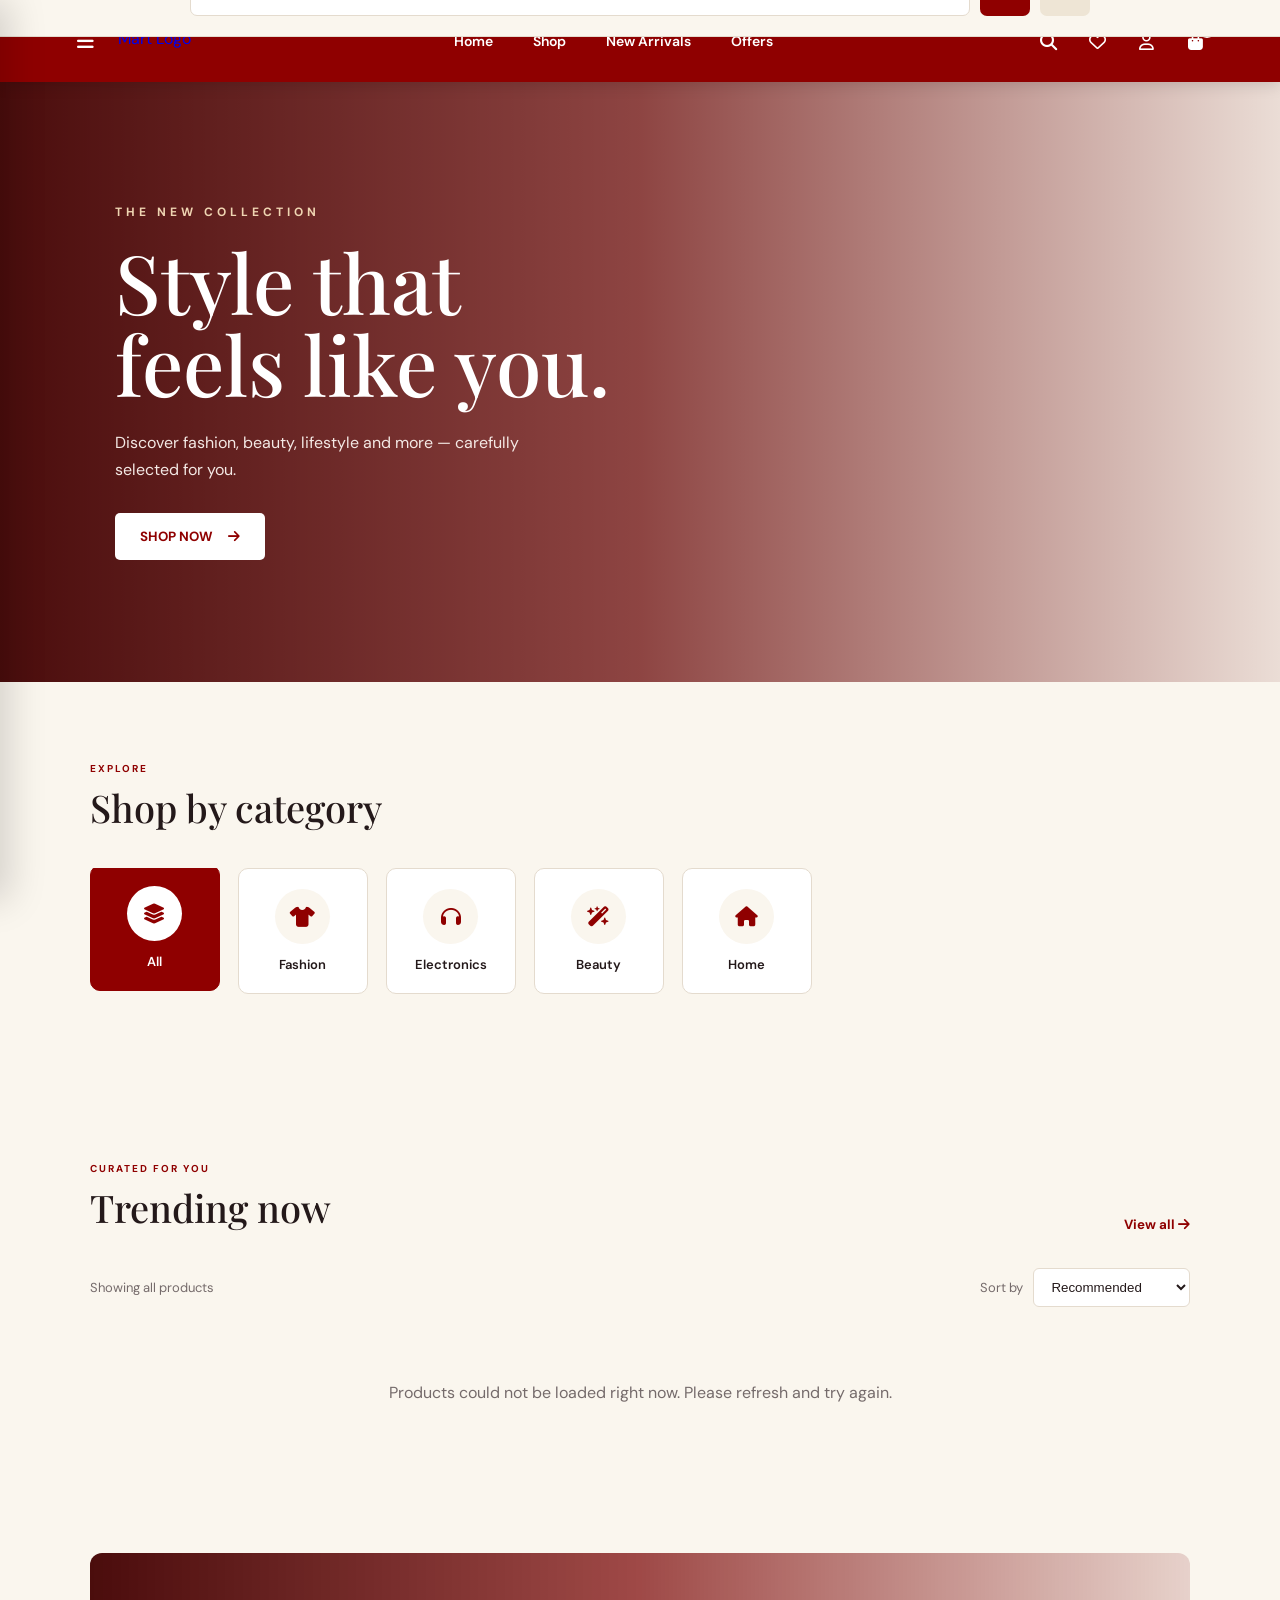
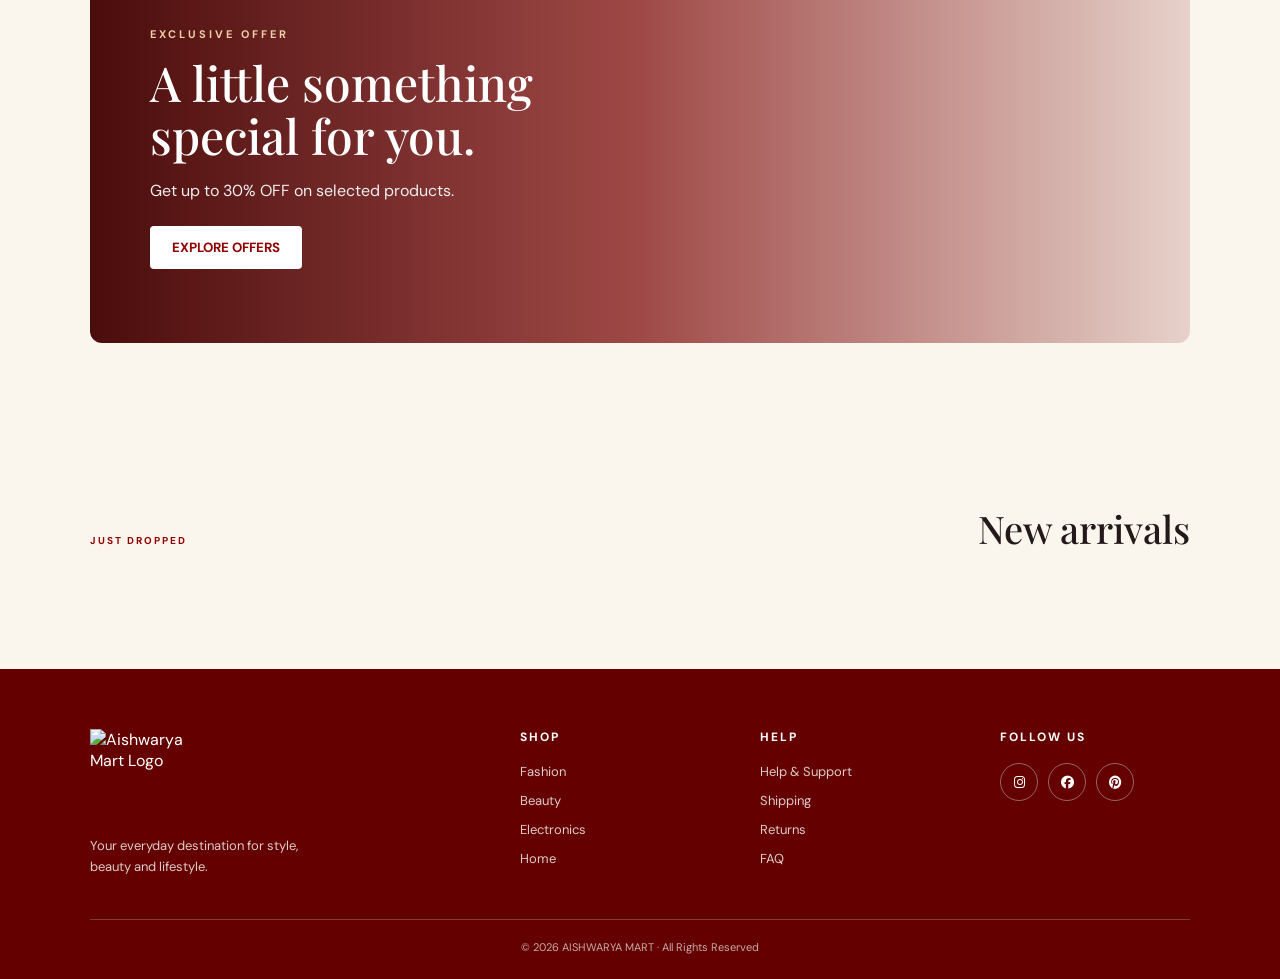
==== commit 44be247b: "Connect homepage shopping bag to the backend cart" ====
--- a/src/main/webapp/index.html
+++ b/src/main/webapp/index.html
@@ -1869,7 +1869,7 @@
        PRODUCT API
     ================================ */
 
-    const API_URL = "/aishwarya_mart/products";
+    const API_URL = "products";
 
     let products = [];
     let cart = [];
@@ -1882,100 +1882,37 @@
     ================================ */
 
     async function loadProducts() {
+        const container = document.getElementById("products");
+        if (container) {
+            container.innerHTML = '<p style="grid-column:1/-1;text-align:center;padding:50px;color:#756b6b;">Loading products...</p>';
+        }
 
         try {
-
-            const response = await fetch(API_URL);
-
-            if (!response.ok) {
-                throw new Error("Backend unavailable");
-            }
+            const response = await fetch(API_URL, {
+                headers: { "Accept": "application/json" },
+                credentials: "same-origin"
+            });
+            if (!response.ok) throw new Error("Could not load products from the server.");
 
             const data = await response.json();
+            if (!Array.isArray(data)) throw new Error("The product response was invalid.");
 
             products = data.map(product => ({
                 ...product,
                 image: product.imageUrl
             }));
-
             renderProducts(products);
-
         } catch (error) {
-
             console.error("Could not load products:", error);
-
-            products = [
-
-                {
-                    id: 1,
-                    name: "Elegant Handbag",
-                    category: "Fashion",
-                    price: 1499,
-                    image: "https://images.unsplash.com/photo-1584917865442-de89df76afd3"
-                },
-
-                {
-                    id: 2,
-                    name: "Classic Watch",
-                    category: "Fashion",
-                    price: 2499,
-                    image: "https://images.unsplash.com/photo-1524805444758-089113d48a6d"
-                },
-
-                {
-                    id: 3,
-                    name: "Wireless Headphones",
-                    category: "Electronics",
-                    price: 2999,
-                    image: "https://images.unsplash.com/photo-1505740420928-5e560c06d30e"
-                },
-
-                {
-                    id: 4,
-                    name: "Smartphone",
-                    category: "Electronics",
-                    price: 18999,
-                    image: "https://images.unsplash.com/photo-1511707171634-5f897ff02aa9"
-                },
-
-                {
-                    id: 5,
-                    name: "Luxury Perfume",
-                    category: "Beauty",
-                    price: 1999,
-                    image: "https://images.unsplash.com/photo-1541643600914-78b084683601"
-                },
-
-                {
-                    id: 6,
-                    name: "Skincare Set",
-                    category: "Beauty",
-                    price: 1299,
-                    image: "https://images.unsplash.com/photo-1556228578-8c89e6adf883"
-                },
-
-                {
-                    id: 7,
-                    name: "Decorative Lamp",
-                    category: "Home",
-                    price: 899,
-                    image: "https://images.unsplash.com/photo-1507473885765-e6ed057f782c"
-                },
-
-                {
-                    id: 8,
-                    name: "Premium Coffee Mug",
-                    category: "Home",
-                    price: 499,
-                    image: "https://images.unsplash.com/photo-1514228742587-6b1558fcca3d"
-                }
-
-            ];
-
-            renderProducts(products);
-        }
-    }
-
+            products = [];
+            renderProducts([]);
+            if (container) {
+                container.innerHTML = '<p style="grid-column:1/-1;text-align:center;padding:50px;color:#756b6b;">Products could not be loaded right now. Please refresh and try again.</p>';
+            }
+            const newContainer = document.getElementById("newProducts");
+            if (newContainer) newContainer.innerHTML = "";
+        }
+    }
 
     /* ================================
        RENDER PRODUCTS
@@ -2359,156 +2296,122 @@
     }
 
 
-    function addToCart(id) {
-
-        const product = products.find(
-            product => product.id === id
-        );
-
-        if (!product) {
+    async function loadCart() {
+        try {
+            const response = await fetch("cart", {
+                headers: { "Accept": "application/json" },
+                credentials: "same-origin"
+            });
+
+            if (response.status === 401) {
+                cart = [];
+                updateCart();
+                return;
+            }
+            if (!response.ok) throw new Error("Could not load your bag.");
+
+            const data = await response.json();
+            cart = (Array.isArray(data) ? data : []).map(item => ({
+                id: Number(item.productId),
+                productId: Number(item.productId),
+                name: item.productName || ("Product #" + item.productId),
+                image: item.imageUrl || "",
+                price: Number(item.price) || 0,
+                qty: Number(item.quantity) || 0
+            }));
+            updateCart();
+        } catch (error) {
+            console.error("Could not load cart:", error);
+            cart = [];
+            updateCart();
+        }
+    }
+
+    async function postCartAction(action, productId, quantity) {
+        const params = new URLSearchParams({ productId: String(productId) });
+        if (quantity !== undefined) params.set("quantity", String(quantity));
+
+        const response = await fetch("cart?action=" + encodeURIComponent(action), {
+            method: "POST",
+            headers: {
+                "Content-Type": "application/x-www-form-urlencoded;charset=UTF-8",
+                "Accept": "application/json"
+            },
+            credentials: "same-origin",
+            body: params.toString()
+        });
+
+        if (response.status === 401) {
+            alert("Please log in to use your shopping bag.");
+            window.location.href = "login.html";
+            return false;
+        }
+
+        let result = {};
+        try { result = await response.json(); } catch (_) {}
+
+        if (!response.ok || !result.success) {
+            alert(result.message || "Could not update your bag. Please check available stock and try again.");
+            return false;
+        }
+        await loadCart();
+        return true;
+    }
+
+    async function addToCart(id) {
+        const product = products.find(product => Number(product.id) === Number(id));
+        if (!product) return;
+
+        const existingItem = cart.find(item => Number(item.id) === Number(id));
+        const quantity = existingItem ? Number(existingItem.qty) + 1 : 1;
+        const added = await postCartAction("add", id, 1);
+        if (added) openCart();
+    }
+
+    async function changeQty(id, delta) {
+        const item = cart.find(item => Number(item.id) === Number(id));
+        if (!item) return;
+        const quantity = Number(item.qty) + delta;
+        await postCartAction("update", id, quantity);
+    }
+
+    async function removeFromCart(id) {
+        await postCartAction("remove", id);
+    }
+
+    function updateCart() {
+        const cartCount = document.getElementById("cartCount");
+        const cartItems = document.getElementById("cartItems");
+        const cartTotal = document.getElementById("cartTotal");
+
+        const totalQty = cart.reduce((sum, item) => sum + (Number(item.qty) || 0), 0);
+        const totalPrice = cart.reduce((sum, item) =>
+            sum + ((Number(item.price) || 0) * (Number(item.qty) || 0)), 0);
+
+        cartCount.textContent = totalQty;
+        cartTotal.textContent = totalPrice.toFixed(2);
+
+        if (cart.length === 0) {
+            cartItems.innerHTML = "<p style='text-align:center;padding:30px;color:#756b6b;'>Your bag is empty.</p>";
             return;
         }
 
-        const existingItem = cart.find(
-            item => item.id === id
-        );
-
-        if (existingItem) {
-
-            existingItem.qty++;
-
-        } else {
-
-            cart.push({
-                ...product,
-                qty: 1
-            });
-        }
-
-        updateCart();
-        openCart();
-    }
-
-
-    function changeQty(id, delta) {
-
-        const item = cart.find(
-            item => item.id === id
-        );
-
-        if (!item) {
-            return;
-        }
-
-        item.qty += delta;
-
-        if (item.qty <= 0) {
-
-            cart = cart.filter(
-                item => item.id !== id
-            );
-        }
-
-        updateCart();
-    }
-
-
-    function removeFromCart(id) {
-
-        cart = cart.filter(
-            item => item.id !== id
-        );
-
-        updateCart();
-    }
-
-
-    function updateCart() {
-
-        const cartCount =
-            document.getElementById("cartCount");
-
-        const cartItems =
-            document.getElementById("cartItems");
-
-        const cartTotal =
-            document.getElementById("cartTotal");
-
-        const totalQty = cart.reduce(
-            (sum, item) =>
-                sum + item.qty,
-            0
-        );
-
-        const totalPrice = cart.reduce(
-            (sum, item) =>
-                sum + (Number(item.price) * item.qty),
-            0
-        );
-
-        cartCount.textContent = totalQty;
-
-        cartTotal.textContent =
-            totalPrice.toFixed(2);
-
-        if (cart.length === 0) {
-
-            cartItems.innerHTML =
-                "<p style='text-align:center; padding:30px; color:#756b6b;'>Your bag is empty.</p>";
-
-            return;
-        }
-
         cartItems.innerHTML = cart.map(item => `
-
             <div class="cart-item">
-
-                <img
-                    src="${item.image || ''}"
-                    alt="${item.name}"
-                >
-
+                <img src="${item.image || ''}" alt="${item.name || 'Product'}">
                 <div class="cart-item-info">
-
-                    <h4>
-                        ${item.name}
-                    </h4>
-
-                    <p class="cart-price">
-                        ₹${Number(item.price).toLocaleString("en-IN")}
-                    </p>
-
+                    <h4>${item.name || 'Product'}</h4>
+                    <p class="cart-price">₹${Number(item.price || 0).toLocaleString("en-IN")}</p>
                     <div class="quantity">
-
-                        <button
-                            onclick="changeQty(${item.id}, -1)">
-                            -
-                        </button>
-
-                        <span>
-                            ${item.qty}
-                        </span>
-
-                        <button
-                            onclick="changeQty(${item.id}, 1)">
-                            +
-                        </button>
-
-                        <button
-                            class="remove-item"
-                            onclick="removeFromCart(${item.id})">
-                            Remove
-                        </button>
-
+                        <button onclick="changeQty(${item.id}, -1)" aria-label="Decrease quantity">-</button>
+                        <span>${item.qty}</span>
+                        <button onclick="changeQty(${item.id}, 1)" aria-label="Increase quantity">+</button>
+                        <button class="remove-item" onclick="removeFromCart(${item.id})">Remove</button>
                     </div>
-
                 </div>
-
             </div>
-
         `).join("");
     }
-
 
     /* ================================
        WISHLIST
@@ -2632,7 +2535,7 @@
 
     loadProducts();
 
-    updateCart();
+    loadCart();
 
 </script>
 
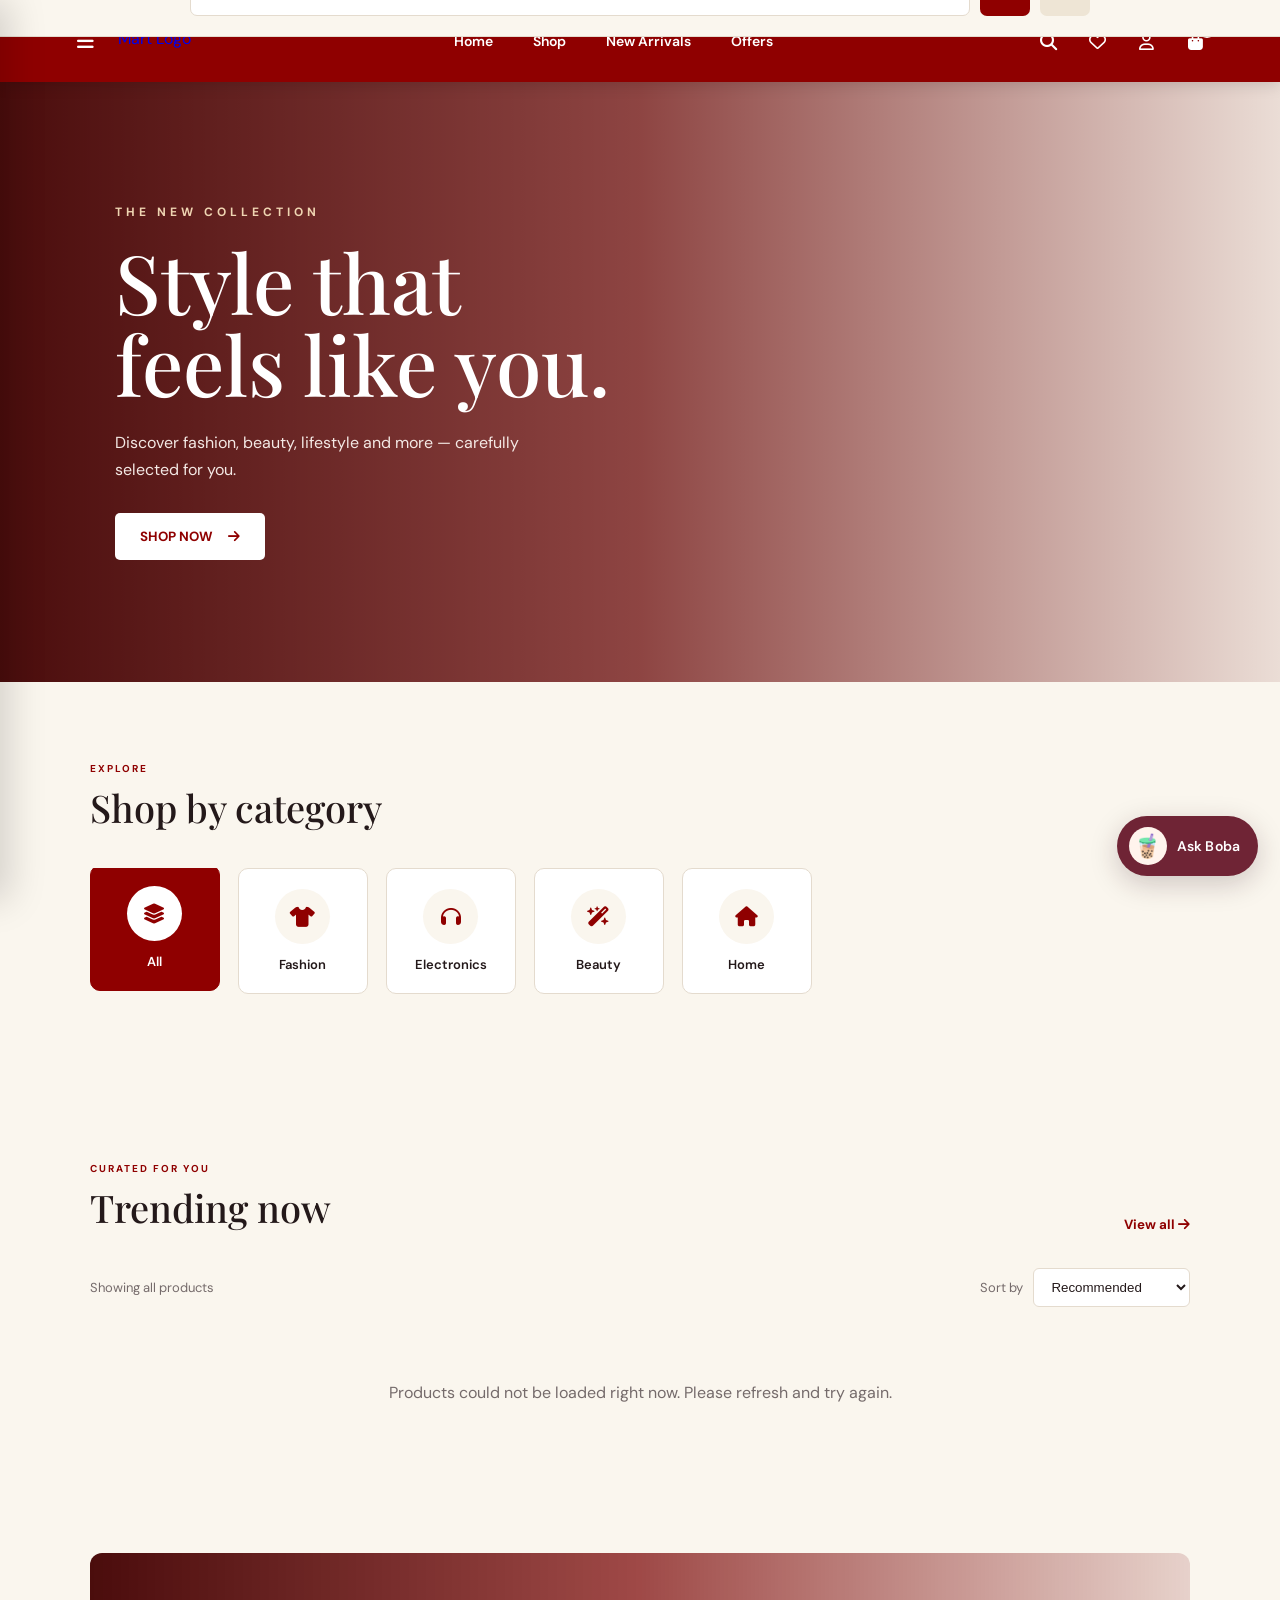
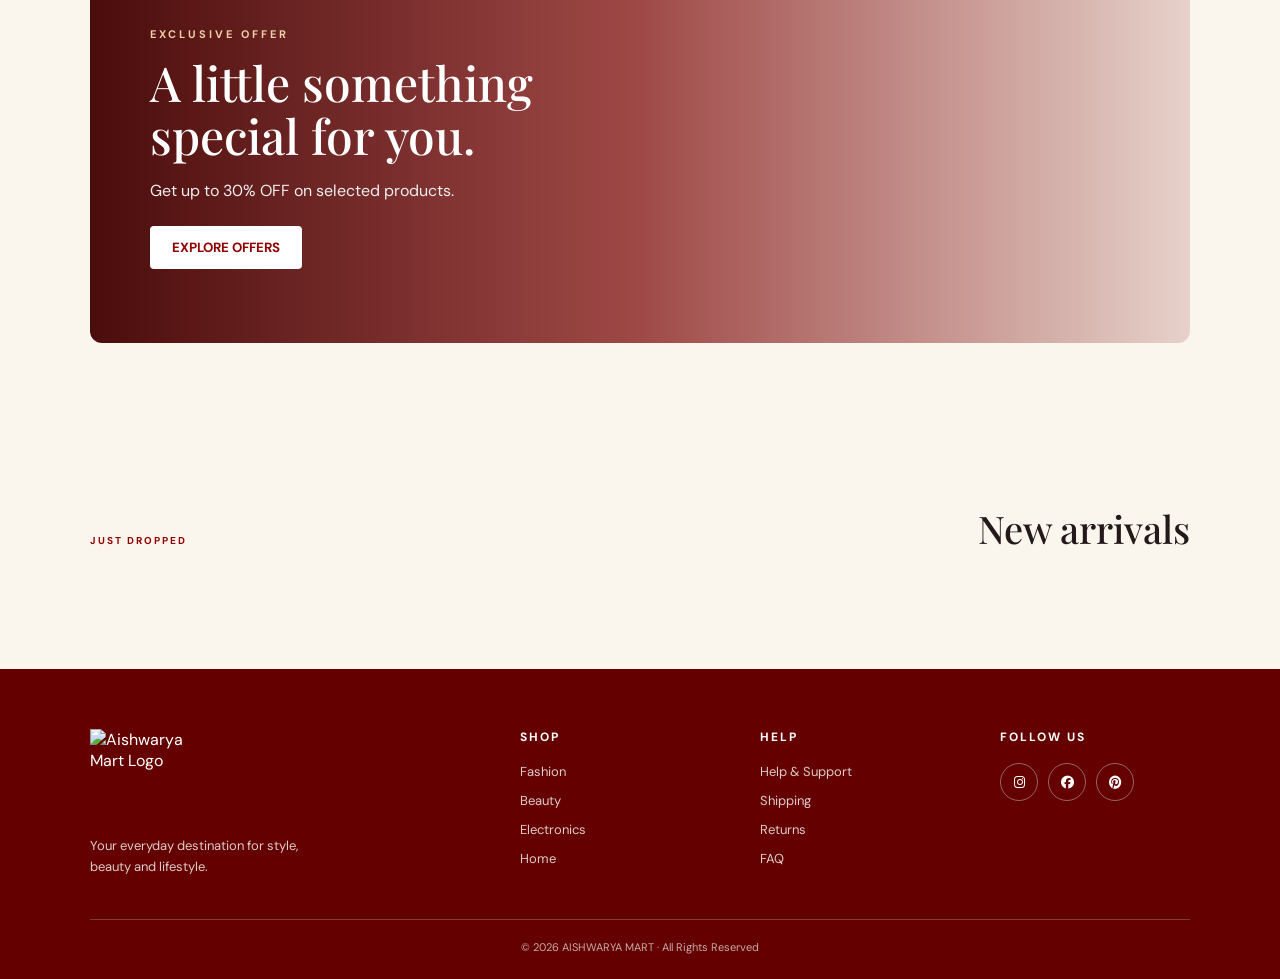
==== commit 4dcb0a87: "Add Boba assistant to Aishwarya Mart homepage" ====
--- a/src/main/webapp/index.html
+++ b/src/main/webapp/index.html
@@ -1172,6 +1172,7 @@
 </style>
 
 
+    <link rel="stylesheet" href="chatbot.css">
 </head>
 
 <body>
@@ -2362,8 +2363,6 @@
         const product = products.find(product => Number(product.id) === Number(id));
         if (!product) return;
 
-        const existingItem = cart.find(item => Number(item.id) === Number(id));
-        const quantity = existingItem ? Number(existingItem.qty) + 1 : 1;
         const added = await postCartAction("add", id, 1);
         if (added) openCart();
     }
@@ -2417,40 +2416,68 @@
        WISHLIST
     ================================ */
 
-    function toggleWishlist(id) {
-
-        const product = products.find(
-            product => product.id === id
-        );
-
-        if (!product) {
-            return;
-        }
-
-        const exists = wishlist.some(
-            item => item.id === id
-        );
-
-        if (exists) {
-
-            wishlist = wishlist.filter(
-                item => item.id !== id
+    async function loadWishlist() {
+        try {
+            const response = await fetch("wishlist", {
+                headers: { "Accept": "application/json" },
+                credentials: "same-origin"
+            });
+            if (response.status === 401) {
+                wishlist = [];
+                return;
+            }
+            if (!response.ok) throw new Error("Wishlist request failed.");
+            const saved = await response.json();
+            wishlist = Array.isArray(saved) ? saved.map(item => ({
+                ...item,
+                id: Number(item.id)
+            })) : [];
+            renderProducts(
+                currentCategory === "All"
+                    ? products
+                    : products.filter(product =>
+                        String(product.category).toLowerCase() === currentCategory.toLowerCase()
+                    )
             );
-
-        } else {
-
-            wishlist.push(product);
-        }
-
-        renderProducts(
-            currentCategory === "All"
-                ? products
-                : products.filter(
-                    product =>
-                        String(product.category).toLowerCase() ===
-                        currentCategory.toLowerCase()
-                )
-        );
+        } catch (error) {
+            console.warn("Could not load saved wishlist:", error);
+        }
+    }
+
+
+    async function toggleWishlist(id) {
+        const product = products.find(item => Number(item.id) === Number(id));
+        if (!product) return;
+
+        const exists = wishlist.some(item => Number(item.id) === Number(id));
+        const body = new URLSearchParams();
+        body.append("action", exists ? "remove" : "add");
+        body.append("productId", String(id));
+
+        try {
+            const response = await fetch("wishlist", {
+                method: "POST",
+                headers: { "Content-Type": "application/x-www-form-urlencoded;charset=UTF-8" },
+                credentials: "same-origin",
+                body: body.toString()
+            });
+
+            if (response.status === 401) {
+                window.location.href = "login.html";
+                return;
+            }
+            if (!response.ok) {
+                if (response.status === 403) throw new Error("Please log in with a buyer account to use your wishlist.");
+                throw new Error("Could not update your wishlist.");
+            }
+
+            const result = await response.json();
+            if (!result.success) throw new Error("Your wishlist could not be updated.");
+            await loadWishlist();
+        } catch (error) {
+            console.error(error);
+            alert(error.message || "Could not update your wishlist. Please try again.");
+        }
     }
 
 
@@ -2534,10 +2561,13 @@
     ================================ */
 
     loadProducts();
+    loadWishlist();
 
     loadCart();
 
 </script>
 
+    <div id="boba-chat"></div>
+    <script src="chatbot.js" defer></script>
 </body>
 </html>
--- a/src/main/webapp/chatbot.css
+++ b/src/main/webapp/chatbot.css
@@ -0,0 +1,31 @@
+#boba-chat{font-family:"DM Sans",Arial,sans-serif;position:fixed;right:22px;bottom:24px;z-index:9999;color:#34272a}
+#boba-chat *{box-sizing:border-box}
+.boba-launcher{display:flex;align-items:center;gap:10px;border:0;border-radius:999px;padding:11px 18px 11px 12px;background:#6f2435;color:#fff;box-shadow:0 8px 28px #32131e35;cursor:pointer;font:600 14px "DM Sans",Arial,sans-serif;transition:transform .18s,box-shadow .18s}
+.boba-launcher:hover{transform:translateY(-2px);box-shadow:0 12px 32px #32131e40}
+.boba-cup{display:grid;place-items:center;width:38px;height:38px;border-radius:50%;background:#fff4ed;font-size:23px}
+.boba-launcher-label{letter-spacing:.01em}
+.boba-panel{position:absolute;right:0;bottom:68px;width:min(370px,calc(100vw - 28px));height:min(560px,calc(100dvh - 120px));min-height:360px;display:flex;flex-direction:column;overflow:hidden;background:#fffdfb;border:1px solid #eadbd8;border-radius:20px;box-shadow:0 18px 55px #32131e2b}
+.boba-panel[hidden]{display:none}
+.boba-header{display:flex;align-items:center;gap:11px;padding:16px;background:#6f2435;color:#fff}
+.boba-avatar{display:grid;place-items:center;flex:0 0 42px;height:42px;border-radius:50%;background:#fff4ed;font-size:24px}
+.boba-heading{display:flex;flex-direction:column;gap:3px;flex:1;min-width:0}
+.boba-heading strong{font-family:"Playfair Display",Georgia,serif;font-size:20px;font-weight:600;line-height:1.1}
+.boba-heading span{font-size:11px;opacity:.88}
+.boba-close{width:32px;height:32px;border:0;border-radius:50%;background:#ffffff20;color:#fff;font-size:25px;line-height:1;cursor:pointer}
+.boba-messages{flex:1;overflow-y:auto;display:flex;flex-direction:column;gap:10px;padding:16px;background:linear-gradient(180deg,#fffdfb,#fff8f4)}
+.boba-message{max-width:88%;white-space:pre-wrap;overflow-wrap:anywhere;font-size:13px;line-height:1.55;padding:11px 13px;border-radius:15px}
+.boba-bot{align-self:flex-start;background:#f3e9e7;color:#39282c;border-bottom-left-radius:5px}
+.boba-user{align-self:flex-end;background:#6f2435;color:#fff;border-bottom-right-radius:5px}
+.boba-thinking{opacity:.72;font-style:italic}
+.boba-suggestions{display:flex;flex-wrap:wrap;gap:7px;padding:0 13px 12px;background:#fffdfb}
+.boba-suggestions button{border:1px solid #dfc5c4;border-radius:999px;background:#fff;color:#6f2435;padding:7px 10px;font:500 11px "DM Sans",Arial,sans-serif;cursor:pointer}
+.boba-suggestions button:hover{background:#f8eeeb}
+.boba-form{display:flex;gap:8px;padding:12px;border-top:1px solid #eee0dc;background:#fff}
+.boba-form input{flex:1;min-width:0;border:1px solid #dfd1cd;border-radius:999px;padding:12px 14px;outline:none;font:13px "DM Sans",Arial,sans-serif;color:#34272a}
+.boba-form input:focus{border-color:#8b4654;box-shadow:0 0 0 3px #6f243514}
+.boba-send{flex:0 0 42px;border:0;border-radius:50%;background:#6f2435;color:#fff;font-size:18px;cursor:pointer}
+.boba-send:disabled{opacity:.55;cursor:wait}
+.boba-footnote{margin:0;padding:0 14px 10px;background:#fff;color:#8b7b7a;text-align:center;font-size:10px}
+.boba-sr-only{position:absolute;width:1px;height:1px;padding:0;margin:-1px;overflow:hidden;clip:rect(0,0,0,0);white-space:nowrap;border:0}
+@media(max-width:480px){#boba-chat{right:12px;bottom:14px}.boba-panel{right:-2px;bottom:64px;width:calc(100vw - 24px);height:min(590px,calc(100dvh - 96px));min-height:320px}.boba-launcher{padding:9px 14px 9px 9px}.boba-cup{width:35px;height:35px}}
+@media(prefers-reduced-motion:reduce){.boba-launcher{transition:none}}
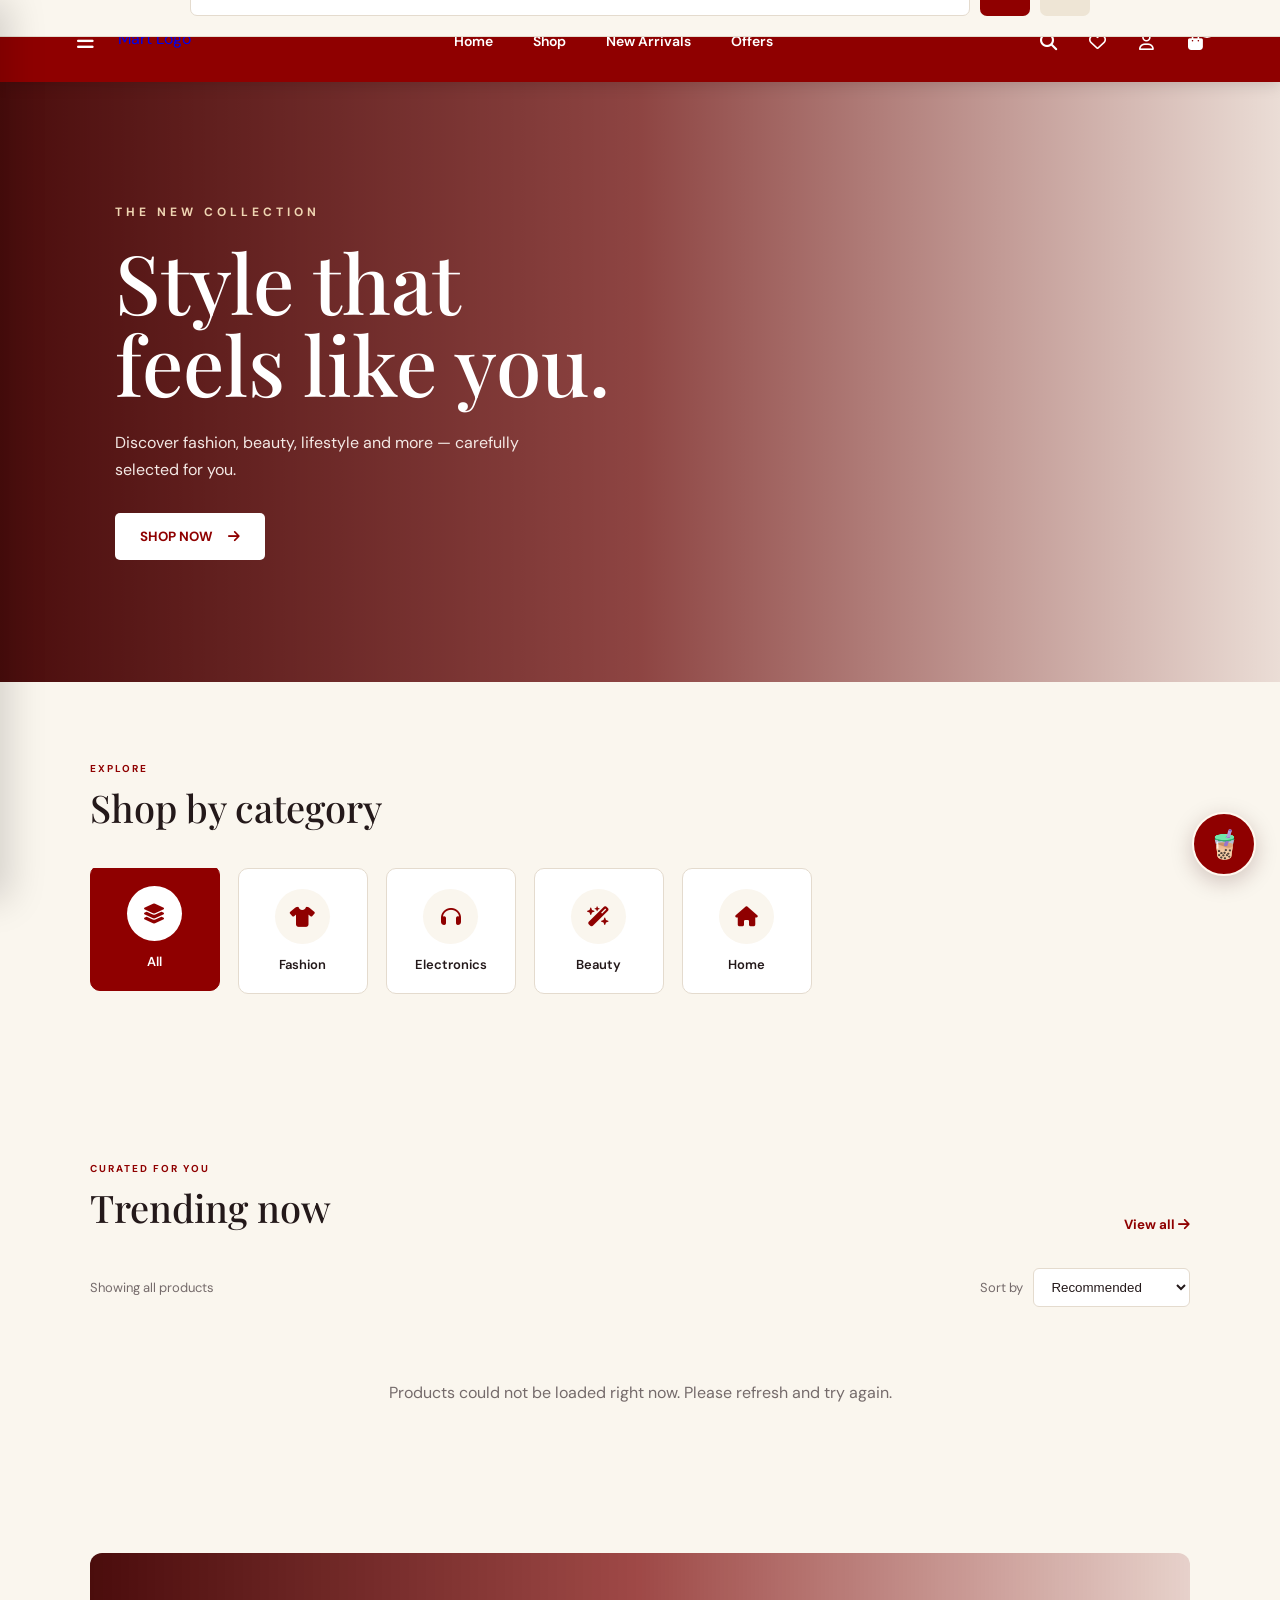
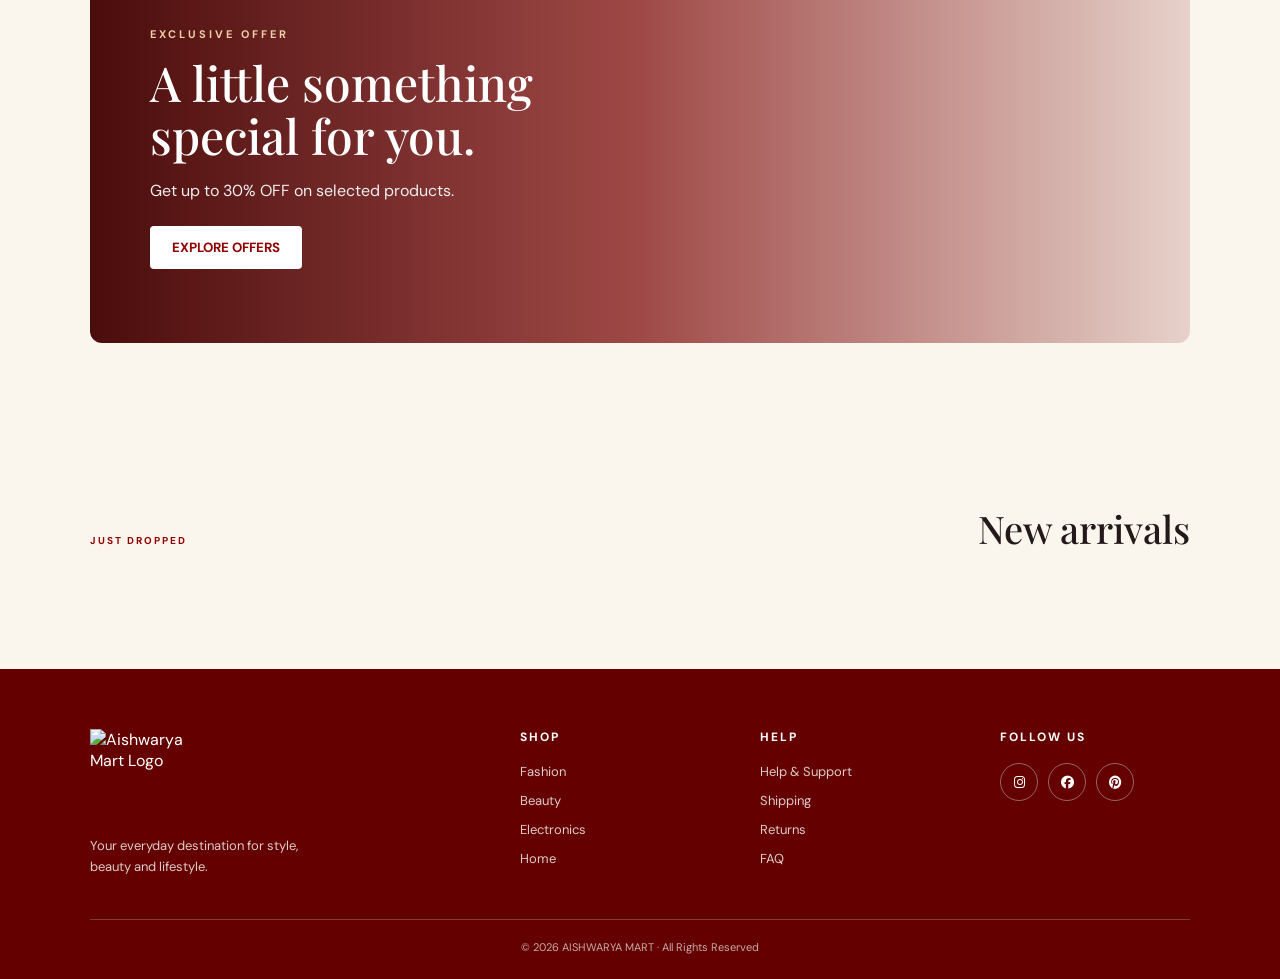
==== commit 0c93feee: "Add Boba chat widget to Aishwarya Mart homepage" ====
--- a/src/main/webapp/index.html
+++ b/src/main/webapp/index.html
@@ -2567,7 +2567,31 @@
 
 </script>
 
-    <div id="boba-chat"></div>
-    <script src="chatbot.js" defer></script>
+
+<div id="boba-chat">
+  <button id="boba-launcher" type="button" aria-label="Open Boba shopping assistant" aria-expanded="false" title="Chat with Boba">🧋</button>
+  <section id="boba-panel" role="dialog" aria-label="Boba shopping assistant" hidden>
+    <header class="boba-header">
+      <div class="boba-avatar" aria-hidden="true">🧋</div>
+      <div class="boba-heading"><strong>Boba</strong><small>Your Aishwarya Mart shopping buddy</small></div>
+      <button id="boba-close" type="button" aria-label="Close chat">×</button>
+    </header>
+    <div class="boba-intro">Hiii! Need a little shopping help? Ask me about products, budgets, or your cart. ✨</div>
+    <div class="boba-prompts" aria-label="Quick questions">
+      <button type="button" data-boba-prompt="Show me products">Browse products</button>
+      <button type="button" data-boba-prompt="Show products under ₹500">Under ₹500</button>
+      <button type="button" data-boba-prompt="Show my cart">My cart</button>
+    </div>
+    <div id="boba-messages" aria-live="polite">
+      <div class="boba-message boba-bot">Welcome in! 🛍️ Tell me what you're looking for and we'll find it together.</div>
+    </div>
+    <form id="boba-form">
+      <input id="boba-input" type="text" maxlength="1000" placeholder="Ask Boba anything…" autocomplete="off" aria-label="Message Boba" required>
+      <button id="boba-send" type="submit" aria-label="Send message">➤</button>
+    </form>
+  </section>
+</div>
+<script src="chatbot.js"></script>
+
 </body>
 </html>
--- a/src/main/webapp/chatbot.css
+++ b/src/main/webapp/chatbot.css
@@ -1,31 +1,62 @@
-#boba-chat{font-family:"DM Sans",Arial,sans-serif;position:fixed;right:22px;bottom:24px;z-index:9999;color:#34272a}
-#boba-chat *{box-sizing:border-box}
-.boba-launcher{display:flex;align-items:center;gap:10px;border:0;border-radius:999px;padding:11px 18px 11px 12px;background:#6f2435;color:#fff;box-shadow:0 8px 28px #32131e35;cursor:pointer;font:600 14px "DM Sans",Arial,sans-serif;transition:transform .18s,box-shadow .18s}
-.boba-launcher:hover{transform:translateY(-2px);box-shadow:0 12px 32px #32131e40}
-.boba-cup{display:grid;place-items:center;width:38px;height:38px;border-radius:50%;background:#fff4ed;font-size:23px}
-.boba-launcher-label{letter-spacing:.01em}
-.boba-panel{position:absolute;right:0;bottom:68px;width:min(370px,calc(100vw - 28px));height:min(560px,calc(100dvh - 120px));min-height:360px;display:flex;flex-direction:column;overflow:hidden;background:#fffdfb;border:1px solid #eadbd8;border-radius:20px;box-shadow:0 18px 55px #32131e2b}
-.boba-panel[hidden]{display:none}
-.boba-header{display:flex;align-items:center;gap:11px;padding:16px;background:#6f2435;color:#fff}
-.boba-avatar{display:grid;place-items:center;flex:0 0 42px;height:42px;border-radius:50%;background:#fff4ed;font-size:24px}
-.boba-heading{display:flex;flex-direction:column;gap:3px;flex:1;min-width:0}
-.boba-heading strong{font-family:"Playfair Display",Georgia,serif;font-size:20px;font-weight:600;line-height:1.1}
-.boba-heading span{font-size:11px;opacity:.88}
-.boba-close{width:32px;height:32px;border:0;border-radius:50%;background:#ffffff20;color:#fff;font-size:25px;line-height:1;cursor:pointer}
-.boba-messages{flex:1;overflow-y:auto;display:flex;flex-direction:column;gap:10px;padding:16px;background:linear-gradient(180deg,#fffdfb,#fff8f4)}
-.boba-message{max-width:88%;white-space:pre-wrap;overflow-wrap:anywhere;font-size:13px;line-height:1.55;padding:11px 13px;border-radius:15px}
-.boba-bot{align-self:flex-start;background:#f3e9e7;color:#39282c;border-bottom-left-radius:5px}
-.boba-user{align-self:flex-end;background:#6f2435;color:#fff;border-bottom-right-radius:5px}
-.boba-thinking{opacity:.72;font-style:italic}
-.boba-suggestions{display:flex;flex-wrap:wrap;gap:7px;padding:0 13px 12px;background:#fffdfb}
-.boba-suggestions button{border:1px solid #dfc5c4;border-radius:999px;background:#fff;color:#6f2435;padding:7px 10px;font:500 11px "DM Sans",Arial,sans-serif;cursor:pointer}
-.boba-suggestions button:hover{background:#f8eeeb}
-.boba-form{display:flex;gap:8px;padding:12px;border-top:1px solid #eee0dc;background:#fff}
-.boba-form input{flex:1;min-width:0;border:1px solid #dfd1cd;border-radius:999px;padding:12px 14px;outline:none;font:13px "DM Sans",Arial,sans-serif;color:#34272a}
-.boba-form input:focus{border-color:#8b4654;box-shadow:0 0 0 3px #6f243514}
-.boba-send{flex:0 0 42px;border:0;border-radius:50%;background:#6f2435;color:#fff;font-size:18px;cursor:pointer}
-.boba-send:disabled{opacity:.55;cursor:wait}
-.boba-footnote{margin:0;padding:0 14px 10px;background:#fff;color:#8b7b7a;text-align:center;font-size:10px}
-.boba-sr-only{position:absolute;width:1px;height:1px;padding:0;margin:-1px;overflow:hidden;clip:rect(0,0,0,0);white-space:nowrap;border:0}
-@media(max-width:480px){#boba-chat{right:12px;bottom:14px}.boba-panel{right:-2px;bottom:64px;width:calc(100vw - 24px);height:min(590px,calc(100dvh - 96px));min-height:320px}.boba-launcher{padding:9px 14px 9px 9px}.boba-cup{width:35px;height:35px}}
-@media(prefers-reduced-motion:reduce){.boba-launcher{transition:none}}+#boba-chat, #boba-chat * { box-sizing: border-box; }
+#boba-chat button { font: inherit; }
+#boba-chat #boba-launcher {
+  position: fixed; right: 24px; bottom: 24px; z-index: 10000;
+  width: 64px; height: 64px; border: 2px solid #fff8ef; border-radius: 50%;
+  background: #8f0000; color: #fff; box-shadow: 0 6px 22px #35000035;
+  cursor: pointer; font-size: 28px; transition: transform .2s, box-shadow .2s;
+}
+#boba-chat #boba-launcher:hover { transform: translateY(-3px); box-shadow: 0 9px 26px #35000040; }
+#boba-chat #boba-panel {
+  position: fixed; right: 24px; bottom: 102px; z-index: 9999;
+  width: min(370px, calc(100vw - 28px)); height: 490px; max-height: calc(100dvh - 120px);
+  display: flex; flex-direction: column; overflow: hidden;
+  border: 1px solid #ead8d1; border-radius: 22px; background: #fffdf9;
+  box-shadow: 0 18px 55px #2e11112e; color: #2d2020;
+  font-family: "DM Sans", sans-serif;
+}
+#boba-chat #boba-panel[hidden] { display: none !important; }
+#boba-chat .boba-header {
+  display: flex; align-items: center; gap: 11px; padding: 15px 16px;
+  color: #fff; background: linear-gradient(135deg, #8f0000, #650000);
+}
+#boba-chat .boba-avatar {
+  display: grid; place-items: center; flex: 0 0 42px; height: 42px;
+  border: 1px solid #ffffff7a; border-radius: 50%; background: #ffffff20; font-size: 23px;
+}
+#boba-chat .boba-heading { min-width: 0; flex: 1; }
+#boba-chat .boba-heading strong { display: block; font-family: "Playfair Display", Georgia, serif; font-size: 19px; }
+#boba-chat .boba-heading small { display: block; margin-top: 3px; font-size: 11px; opacity: .86; }
+#boba-chat #boba-close { border: 0; background: transparent; color: white; cursor: pointer; font-size: 27px; line-height: 1; }
+#boba-chat .boba-intro { padding: 12px 14px 8px; color: #766363; font-size: 12px; line-height: 1.45; }
+#boba-chat .boba-prompts { display: flex; flex-wrap: wrap; gap: 6px; padding: 0 12px 10px; }
+#boba-chat .boba-prompts button {
+  border: 1px solid #e8c9c4; border-radius: 18px; padding: 6px 9px;
+  background: #fff5f1; color: #720b0b; font-size: 11px; cursor: pointer;
+}
+#boba-chat .boba-prompts button:hover { background: #f8e4dd; }
+#boba-chat #boba-messages {
+  flex: 1; min-height: 0; overflow-y: auto; padding: 12px 13px;
+  display: flex; flex-direction: column; gap: 9px; border-top: 1px solid #f0e8e2;
+}
+#boba-chat .boba-message {
+  max-width: 88%; padding: 10px 12px; border-radius: 15px;
+  white-space: pre-wrap; overflow-wrap: anywhere; font-size: 13px; line-height: 1.5;
+}
+#boba-chat .boba-bot { align-self: flex-start; border-bottom-left-radius: 5px; background: #f7eee9; color: #3b2424; }
+#boba-chat .boba-user { align-self: flex-end; border-bottom-right-radius: 5px; background: #8f0000; color: #fff; }
+#boba-chat #boba-form { display: flex; gap: 8px; padding: 11px; border-top: 1px solid #eee2dc; background: #fffdf9; }
+#boba-chat #boba-input {
+  min-width: 0; flex: 1; border: 1px solid #e4d3cc; border-radius: 22px;
+  outline: none; padding: 11px 13px; color: #2d2020; background: #fff; font: inherit; font-size: 13px;
+}
+#boba-chat #boba-input:focus { border-color: #a64a4a; box-shadow: 0 0 0 3px #8f000014; }
+#boba-chat #boba-send {
+  flex: 0 0 42px; width: 42px; border: 0; border-radius: 50%;
+  background: #8f0000; color: #fff; cursor: pointer; font-size: 18px;
+}
+#boba-chat #boba-send:disabled { opacity: .6; cursor: wait; }
+@media (max-width: 480px) {
+  #boba-chat #boba-launcher { right: 16px; bottom: 16px; }
+  #boba-chat #boba-panel { right: 10px; bottom: 88px; width: calc(100vw - 20px); max-height: calc(100dvh - 105px); }
+}
